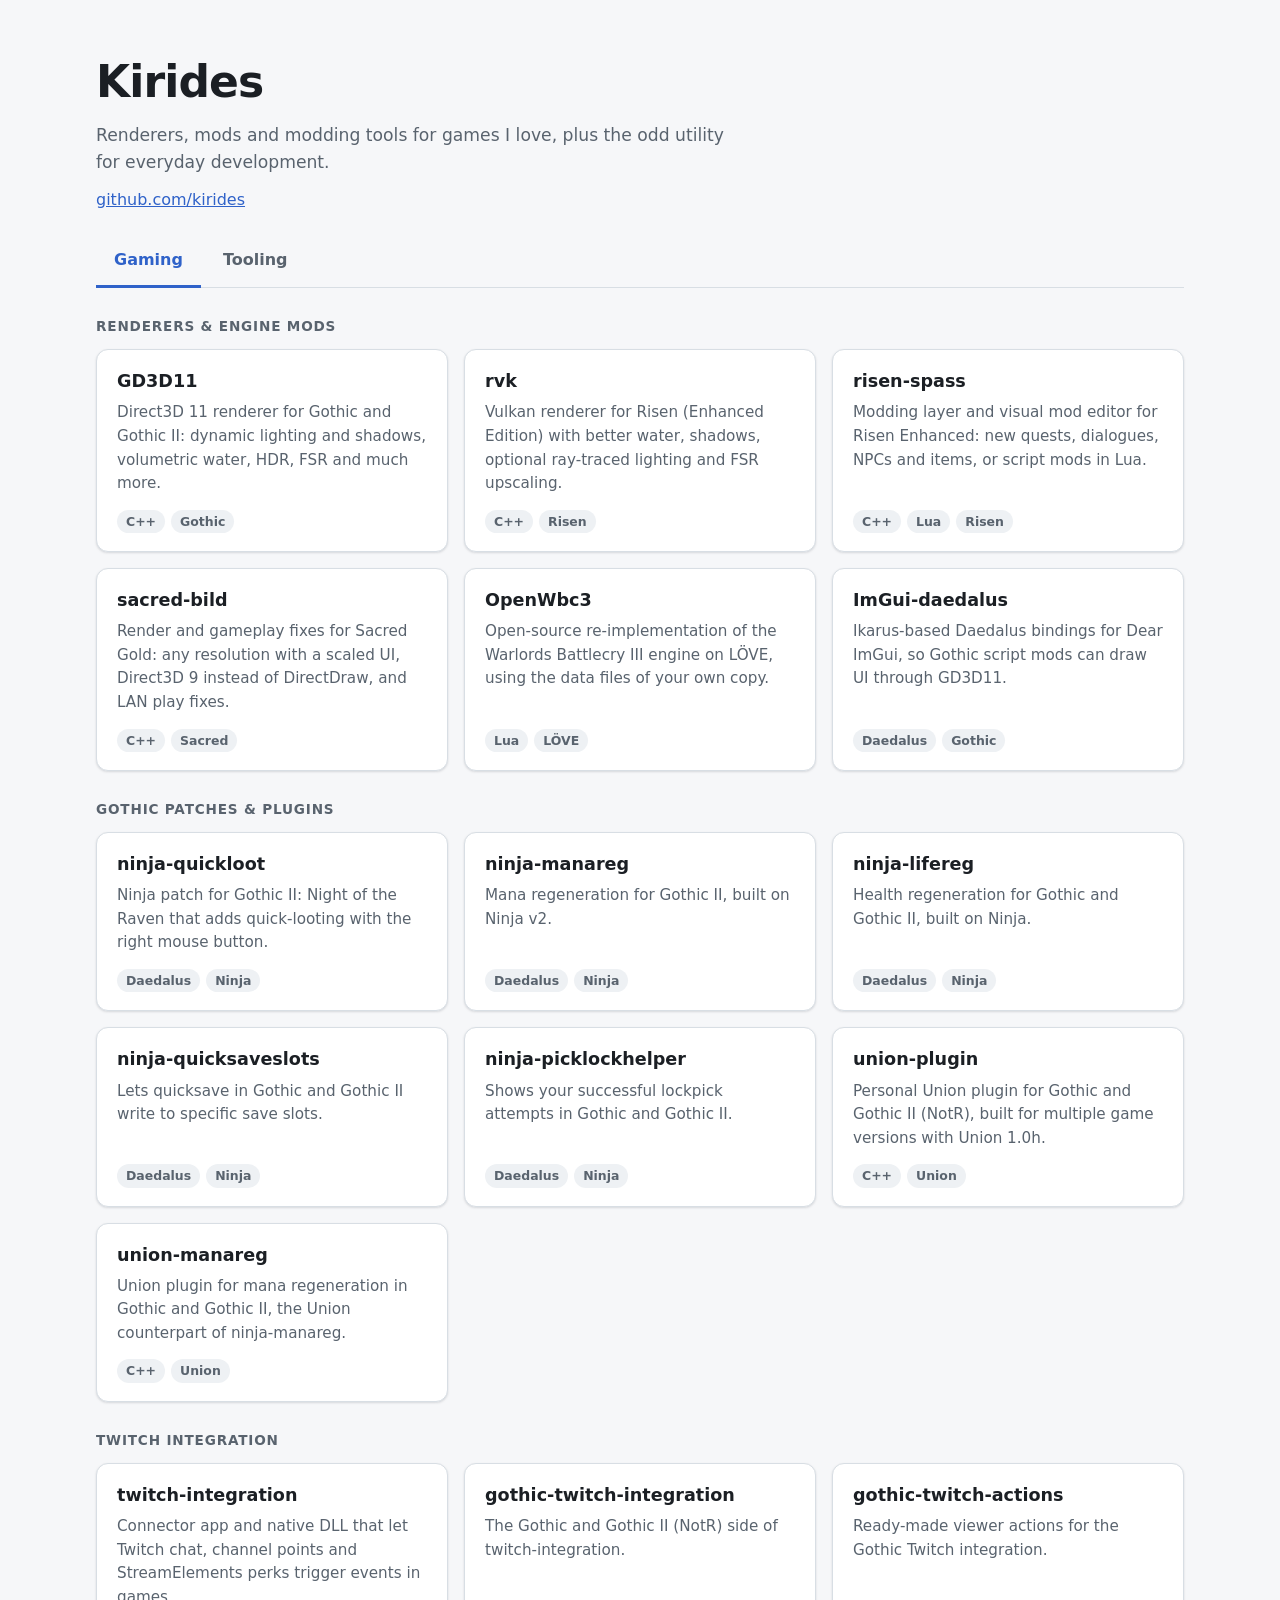
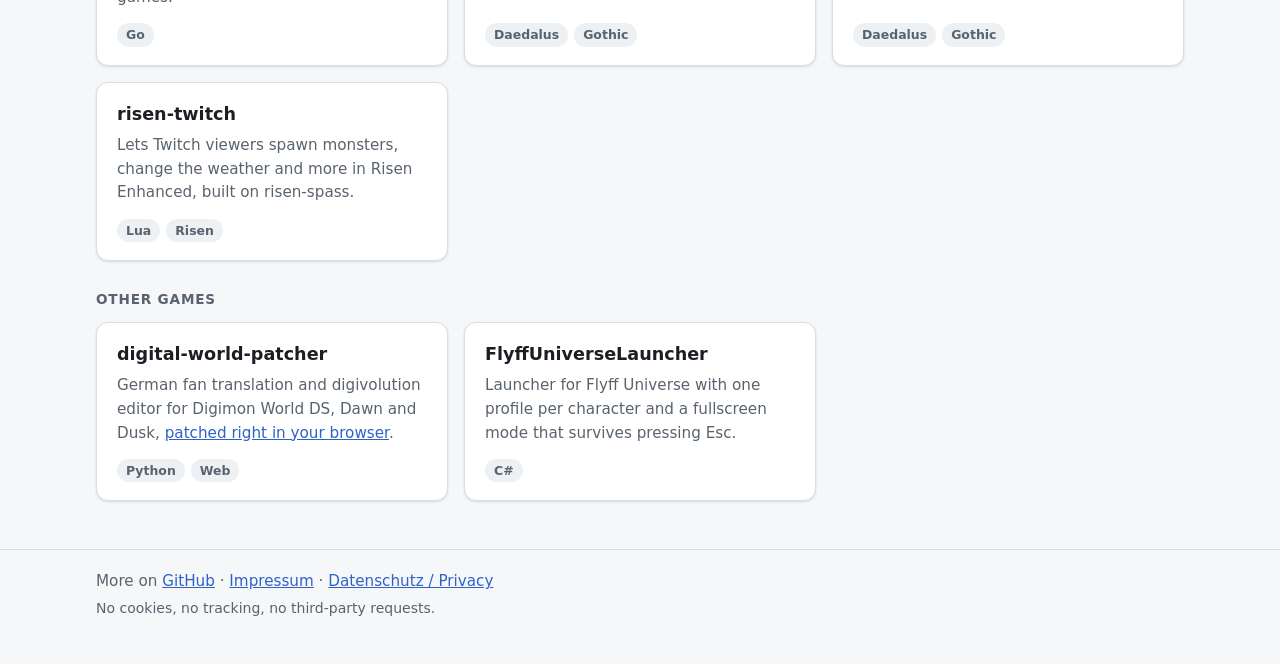
==== site/index.html @ 05fea44c "Add project overview page with tag-only Pages deploy Co-Authored-By: Claude Opus 5.5 <noreply@anthro" ====
<!doctype html>
<html lang="en">
<head>
  <meta charset="utf-8">
  <meta name="viewport" content="width=device-width, initial-scale=1">
  <title>Kirides · Projects</title>
  <meta name="description" content="Open-source projects by Kirides: renderers and mods for Gothic, Risen and Sacred, plus tooling for game modding and everyday development.">
  <meta name="color-scheme" content="light dark">
  <link rel="stylesheet" href="style.css">
  <link rel="icon" href="data:image/svg+xml,%3Csvg xmlns='http://www.w3.org/2000/svg' viewBox='0 0 32 32'%3E%3Crect width='32' height='32' rx='7' fill='%233b6fd8'/%3E%3Ctext x='16' y='22' font-family='system-ui,sans-serif' font-size='17' font-weight='700' fill='white' text-anchor='middle'%3EK%3C/text%3E%3C/svg%3E">
</head>
<body>
  <a class="skip-link" href="#main">Skip to projects</a>

  <header class="site-header">
    <div class="wrap">
      <h1>Kirides</h1>
      <p class="tagline">Renderers, mods and modding tools for games I love, plus the odd utility for everyday development.</p>
      <p class="links">
        <a href="https://github.com/kirides">github.com/kirides</a>
      </p>
    </div>
  </header>

  <main id="main" class="wrap">
    <div class="tabs" role="tablist" aria-label="Project categories" hidden>
      <button class="tab" role="tab" id="tab-gaming" aria-controls="gaming" aria-selected="true">Gaming</button>
      <button class="tab" role="tab" id="tab-tooling" aria-controls="tooling" aria-selected="false" tabindex="-1">Tooling</button>
    </div>

    <!-- ================= GAMING ================= -->
    <section class="panel" id="gaming" role="tabpanel" aria-labelledby="tab-gaming" tabindex="0">
      <h2 class="panel-title">Gaming</h2>

      <h3 class="group">Renderers &amp; engine mods</h3>
      <ul class="cards">
        <li class="card">
          <h4><a href="https://github.com/kirides/GD3D11">GD3D11</a></h4>
          <p>Direct3D 11 renderer for Gothic and Gothic II: dynamic lighting and shadows, volumetric water, HDR, FSR and much more.</p>
          <ul class="tags"><li>C++</li><li>Gothic</li></ul>
        </li>
        <li class="card">
          <h4><a href="https://github.com/kirides/rvk">rvk</a></h4>
          <p>Vulkan renderer for Risen (Enhanced Edition) with better water, shadows, optional ray-traced lighting and FSR upscaling.</p>
          <ul class="tags"><li>C++</li><li>Risen</li></ul>
        </li>
        <li class="card">
          <h4><a href="https://github.com/kirides/risen-spass">risen-spass</a></h4>
          <p>Modding layer and visual mod editor for Risen Enhanced: new quests, dialogues, NPCs and items, or script mods in Lua.</p>
          <ul class="tags"><li>C++</li><li>Lua</li><li>Risen</li></ul>
        </li>
        <li class="card">
          <h4><a href="https://github.com/kirides/sacred-bild">sacred-bild</a></h4>
          <p>Render and gameplay fixes for Sacred Gold: any resolution with a scaled UI, Direct3D 9 instead of DirectDraw, and LAN play fixes.</p>
          <ul class="tags"><li>C++</li><li>Sacred</li></ul>
        </li>
        <li class="card">
          <h4><a href="https://github.com/kirides/OpenWbc3">OpenWbc3</a></h4>
          <p>Open-source re-implementation of the Warlords Battlecry III engine on LÖVE, using the data files of your own copy.</p>
          <ul class="tags"><li>Lua</li><li>LÖVE</li></ul>
        </li>
        <li class="card">
          <h4><a href="https://github.com/kirides/ImGui-daedalus">ImGui-daedalus</a></h4>
          <p>Ikarus-based Daedalus bindings for Dear ImGui, so Gothic script mods can draw UI through GD3D11.</p>
          <ul class="tags"><li>Daedalus</li><li>Gothic</li></ul>
        </li>
      </ul>

      <h3 class="group">Gothic patches &amp; plugins</h3>
      <ul class="cards">
        <li class="card">
          <h4><a href="https://github.com/kirides/ninja-quickloot">ninja-quickloot</a></h4>
          <p>Ninja patch for Gothic II: Night of the Raven that adds quick-looting with the right mouse button.</p>
          <ul class="tags"><li>Daedalus</li><li>Ninja</li></ul>
        </li>
        <li class="card">
          <h4><a href="https://github.com/kirides/ninja-manareg">ninja-manareg</a></h4>
          <p>Mana regeneration for Gothic II, built on Ninja v2.</p>
          <ul class="tags"><li>Daedalus</li><li>Ninja</li></ul>
        </li>
        <li class="card">
          <h4><a href="https://github.com/kirides/ninja-lifereg">ninja-lifereg</a></h4>
          <p>Health regeneration for Gothic and Gothic II, built on Ninja.</p>
          <ul class="tags"><li>Daedalus</li><li>Ninja</li></ul>
        </li>
        <li class="card">
          <h4><a href="https://github.com/kirides/ninja-quicksaveslots">ninja-quicksaveslots</a></h4>
          <p>Lets quicksave in Gothic and Gothic II write to specific save slots.</p>
          <ul class="tags"><li>Daedalus</li><li>Ninja</li></ul>
        </li>
        <li class="card">
          <h4><a href="https://github.com/kirides/ninja-picklockhelper">ninja-picklockhelper</a></h4>
          <p>Shows your successful lockpick attempts in Gothic and Gothic II.</p>
          <ul class="tags"><li>Daedalus</li><li>Ninja</li></ul>
        </li>
        <li class="card">
          <h4><a href="https://github.com/kirides/union-plugin">union-plugin</a></h4>
          <p>Personal Union plugin for Gothic and Gothic II (NotR), built for multiple game versions with Union 1.0h.</p>
          <ul class="tags"><li>C++</li><li>Union</li></ul>
        </li>
        <li class="card">
          <h4><a href="https://github.com/kirides/union-manareg">union-manareg</a></h4>
          <p>Union plugin for mana regeneration in Gothic and Gothic II, the Union counterpart of ninja-manareg.</p>
          <ul class="tags"><li>C++</li><li>Union</li></ul>
        </li>
      </ul>

      <h3 class="group">Twitch integration</h3>
      <ul class="cards">
        <li class="card">
          <h4><a href="https://github.com/kirides/twitch-integration">twitch-integration</a></h4>
          <p>Connector app and native DLL that let Twitch chat, channel points and StreamElements perks trigger events in games.</p>
          <ul class="tags"><li>Go</li></ul>
        </li>
        <li class="card">
          <h4><a href="https://github.com/kirides/gothic-twitch-integration">gothic-twitch-integration</a></h4>
          <p>The Gothic and Gothic II (NotR) side of twitch-integration.</p>
          <ul class="tags"><li>Daedalus</li><li>Gothic</li></ul>
        </li>
        <li class="card">
          <h4><a href="https://github.com/kirides/gothic-twitch-actions">gothic-twitch-actions</a></h4>
          <p>Ready-made viewer actions for the Gothic Twitch integration.</p>
          <ul class="tags"><li>Daedalus</li><li>Gothic</li></ul>
        </li>
        <li class="card">
          <h4><a href="https://github.com/kirides/risen-twitch">risen-twitch</a></h4>
          <p>Lets Twitch viewers spawn monsters, change the weather and more in Risen Enhanced, built on risen-spass.</p>
          <ul class="tags"><li>Lua</li><li>Risen</li></ul>
        </li>
      </ul>

      <h3 class="group">Other games</h3>
      <ul class="cards">
        <li class="card">
          <h4><a href="https://github.com/kirides/digital-world-patcher">digital-world-patcher</a></h4>
          <p>German fan translation and digivolution editor for Digimon World DS, Dawn and Dusk, <a class="inline" href="https://kirides.github.io/digital-world-patcher/">patched right in your browser</a>.</p>
          <ul class="tags"><li>Python</li><li>Web</li></ul>
        </li>
        <li class="card">
          <h4><a href="https://github.com/kirides/FlyffUniverseLauncher">FlyffUniverseLauncher</a></h4>
          <p>Launcher for Flyff Universe with one profile per character and a fullscreen mode that survives pressing Esc.</p>
          <ul class="tags"><li>C#</li></ul>
        </li>
      </ul>
    </section>

    <!-- ================= TOOLING ================= -->
    <section class="panel" id="tooling" role="tabpanel" aria-labelledby="tab-tooling" tabindex="0">
      <h2 class="panel-title">Tooling</h2>

      <h3 class="group">Gothic &amp; Daedalus modding tools</h3>
      <ul class="cards">
        <li class="card">
          <h4><a href="https://github.com/kirides/DaedalusLanguageServer">DaedalusLanguageServer</a></h4>
          <p>Language server for Daedalus, the scripting language of Gothic: completion, go-to-definition, diagnostics and more.</p>
          <ul class="tags"><li>Go</li><li>LSP</li></ul>
        </li>
        <li class="card">
          <h4><a href="https://github.com/kirides/vscode-daedalus">vscode-daedalus</a></h4>
          <p>Visual Studio Code extension for Daedalus, powered by DaedalusLanguageServer.</p>
          <ul class="tags"><li>TypeScript</li><li>VS Code</li></ul>
        </li>
        <li class="card">
          <h4><a href="https://github.com/kirides/vdfsbuilder">vdfsbuilder</a></h4>
          <p>Go package, CLI and GitHub Action to pack VDF/MOD volumes for Gothic from a .vm file.</p>
          <ul class="tags"><li>Go</li><li>GitHub Action</li></ul>
        </li>
        <li class="card">
          <h4><a href="https://github.com/kirides/libgothic-go">libgothic-go</a></h4>
          <p>Go utilities for working with the file formats of Gothic and Gothic II.</p>
          <ul class="tags"><li>Go</li></ul>
        </li>
        <li class="card">
          <h4><a href="https://github.com/kirides/stampfer">stampfer</a></h4>
          <p>Reworked version of Sumpfkrautjunkie's “Stampfer”, a development environment for Daedalus and more.</p>
          <ul class="tags"><li>C#</li></ul>
        </li>
        <li class="card">
          <h4><a href="https://github.com/kirides/daedalus2bbcode">daedalus2bbcode</a></h4>
          <p>Small web page that highlights Daedalus code and copies it as BBCode for forum posts.</p>
          <ul class="tags"><li>HTML</li></ul>
        </li>
      </ul>

      <h3 class="group">Libraries &amp; utilities</h3>
      <ul class="cards">
        <li class="card">
          <h4><a href="https://github.com/kirides/go-d3d">go-d3d</a></h4>
          <p>Go bindings for parts of D3D11 and DXGI, for example fast screen capture via IDXGIOutputDuplication.</p>
          <ul class="tags"><li>Go</li><li>Windows</li></ul>
        </li>
        <li class="card">
          <h4><a href="https://github.com/kirides/go-dbf">go-dbf</a></h4>
          <p>DBF reader for Go with support for Visual FoxPro tables, ported from my C# version.</p>
          <ul class="tags"><li>Go</li></ul>
        </li>
        <li class="card">
          <h4><a href="https://github.com/kirides/GoFish-Core">GoFish-Core</a></h4>
          <p>.NET Core take on GoFish, the Visual FoxPro code search tool, aimed at faster searching.</p>
          <ul class="tags"><li>C#</li></ul>
        </li>
        <li class="card">
          <h4><a href="https://github.com/kirides/csharp-SimpleLibraries">csharp-SimpleLibraries</a></h4>
          <p>Collection of small, single-file C# libraries.</p>
          <ul class="tags"><li>C#</li></ul>
        </li>
        <li class="card">
          <h4><a href="https://github.com/kirides/najlot-Archive">najlot-Archive</a></h4>
          <p>Simple application for storing files and folders for later use.</p>
        </li>
      </ul>
    </section>
  </main>

  <footer class="site-footer">
    <div class="wrap">
      <p>More on <a href="https://github.com/kirides?tab=repositories">GitHub</a> · <a href="legal.html#impressum">Impressum</a> · <a href="legal.html#datenschutz">Datenschutz / Privacy</a></p>
      <p class="meta">No cookies, no tracking, no third-party requests.</p>
    </div>
  </footer>

  <script src="main.js"></script>
</body>
</html>
---- site/style.css ----
:root {
  --bg: #f6f7f9;
  --surface: #ffffff;
  --text: #1b1f24;
  --muted: #59636e;
  --border: #d8dee4;
  --accent: #2f62c9;
  --accent-soft: #e7eefc;
  --tag-bg: #eef1f4;
  --shadow: 0 1px 2px rgb(16 24 40 / 6%), 0 1px 3px rgb(16 24 40 / 8%);
  --shadow-hover: 0 6px 18px rgb(16 24 40 / 12%);
  --radius: 12px;
  color-scheme: light;
}

@media (prefers-color-scheme: dark) {
  :root {
    --bg: #0f1216;
    --surface: #171b21;
    --text: #e6e9ed;
    --muted: #9aa4af;
    --border: #2a313a;
    --accent: #7ea6ff;
    --accent-soft: #1c2740;
    --tag-bg: #222832;
    --shadow: 0 1px 2px rgb(0 0 0 / 40%);
    --shadow-hover: 0 6px 18px rgb(0 0 0 / 50%);
    color-scheme: dark;
  }
}

*, *::before, *::after { box-sizing: border-box; }

html { -webkit-text-size-adjust: 100%; }

body {
  margin: 0;
  background: var(--bg);
  color: var(--text);
  font: 16px/1.55 system-ui, -apple-system, "Segoe UI", Roboto, "Helvetica Neue", Arial, sans-serif;
}

a { color: var(--accent); }

.wrap {
  max-width: 1120px;
  margin: 0 auto;
  padding: 0 16px;
}

.skip-link {
  position: absolute;
  left: 16px;
  top: -48px;
  padding: 8px 12px;
  background: var(--surface);
  border: 2px solid var(--accent);
  border-radius: 8px;
  z-index: 10;
}
.skip-link:focus { top: 12px; }

:focus-visible {
  outline: 3px solid var(--accent);
  outline-offset: 2px;
}

/* Header */
.site-header {
  padding: 48px 0 24px;
}
.site-header h1 {
  margin: 0 0 6px;
  font-size: clamp(2rem, 5vw, 2.75rem);
  letter-spacing: -0.02em;
}
.tagline {
  margin: 0;
  max-width: 60ch;
  color: var(--muted);
  font-size: 1.075rem;
}
.links { margin: 12px 0 0; }

/* Tabs */
.tabs {
  display: flex;
  gap: 4px;
  border-bottom: 1px solid var(--border);
  margin-bottom: 8px;
  position: sticky;
  top: 0;
  background: var(--bg);
  z-index: 2;
}
.tabs[hidden] { display: none; }

.tab {
  appearance: none;
  border: 0;
  background: none;
  color: var(--muted);
  font: inherit;
  font-weight: 600;
  padding: 12px 18px;
  border-bottom: 3px solid transparent;
  margin-bottom: -1px;
  cursor: pointer;
  border-radius: 8px 8px 0 0;
}
.tab:hover { color: var(--text); background: var(--accent-soft); }
.tab[aria-selected="true"] {
  color: var(--accent);
  border-bottom-color: var(--accent);
}

/* Panels */
.panel { padding-bottom: 24px; }
.panel:focus-visible { outline-offset: 6px; border-radius: 4px; }
.panel[hidden] { display: none; }

/* With JS the tab already names the panel; keep the heading for screen readers only. */
.js .panel-title {
  position: absolute;
  width: 1px; height: 1px;
  overflow: hidden;
  clip: rect(0 0 0 0);
  white-space: nowrap;
}
.panel-title { font-size: 1.5rem; margin: 24px 0 0; }

.group {
  margin: 28px 0 12px;
  font-size: 0.85rem;
  font-weight: 700;
  letter-spacing: 0.06em;
  text-transform: uppercase;
  color: var(--muted);
}

/* Cards */
.cards {
  list-style: none;
  margin: 0;
  padding: 0;
  display: grid;
  grid-template-columns: repeat(auto-fill, minmax(min(100%, 300px), 1fr));
  gap: 16px;
}

.card {
  position: relative;
  display: flex;
  flex-direction: column;
  padding: 18px 20px;
  background: var(--surface);
  border: 1px solid var(--border);
  border-radius: var(--radius);
  box-shadow: var(--shadow);
  transition: transform 0.15s ease, box-shadow 0.15s ease, border-color 0.15s ease;
}
.card:hover,
.card:focus-within {
  transform: translateY(-2px);
  box-shadow: var(--shadow-hover);
  border-color: var(--accent);
}

.card h4 {
  margin: 0 0 6px;
  font-size: 1.1rem;
  overflow-wrap: anywhere;
}
.card h4 a {
  color: var(--text);
  text-decoration: none;
}
/* Make the whole card clickable via the title link. */
.card h4 a::after {
  content: "";
  position: absolute;
  inset: 0;
  border-radius: var(--radius);
}
.card h4 a:focus-visible { outline: none; }
.card h4 a:focus-visible::after {
  outline: 3px solid var(--accent);
  outline-offset: 2px;
}
.card:hover h4 a { color: var(--accent); }

.card p {
  margin: 0 0 14px;
  color: var(--muted);
  font-size: 0.95rem;
  flex: 1;
}
/* Links inside the text sit above the card-wide link. */
.card p a.inline { position: relative; z-index: 1; }

.tags {
  list-style: none;
  margin: 0;
  padding: 0;
  display: flex;
  flex-wrap: wrap;
  gap: 6px;
}
.tags li {
  font-size: 0.78rem;
  font-weight: 600;
  padding: 2px 9px;
  border-radius: 999px;
  background: var(--tag-bg);
  color: var(--muted);
}

/* Footer */
.site-footer {
  border-top: 1px solid var(--border);
  margin-top: 24px;
  padding: 20px 0 40px;
  color: var(--muted);
  font-size: 0.95rem;
}

@media (max-width: 480px) {
  .site-header { padding-top: 32px; }
  .tab { flex: 1; padding: 12px 8px; }
}

@media (prefers-reduced-motion: reduce) {
  .card { transition: none; }
  .card:hover, .card:focus-within { transform: none; }
}

/* Legal page */
.prose { max-width: 72ch; padding-bottom: 24px; }
.prose h2 { margin: 32px 0 8px; font-size: 1.4rem; }
.prose h3 { margin: 20px 0 4px; font-size: 1.05rem; }
.prose p { margin: 0 0 12px; }
.meta { color: var(--muted); font-size: 0.875rem; }
.site-footer p { margin: 0 0 4px; }
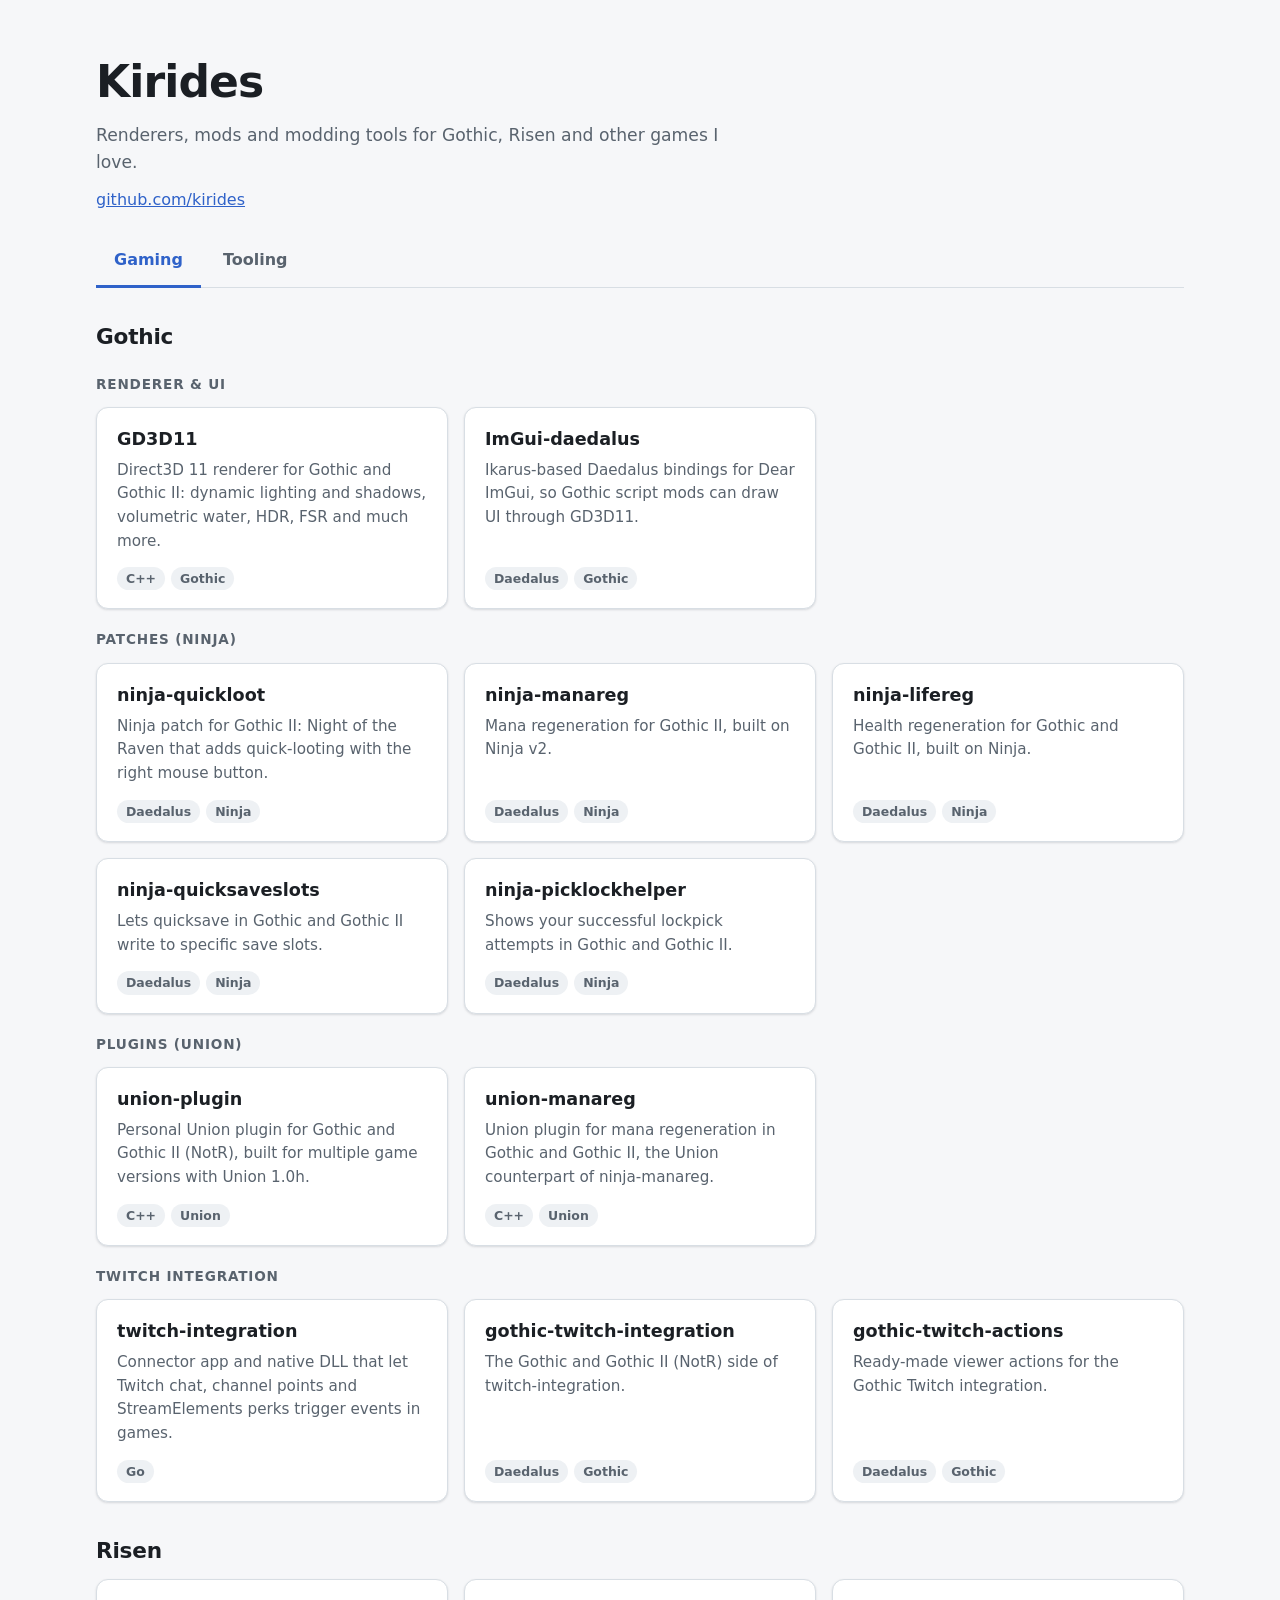
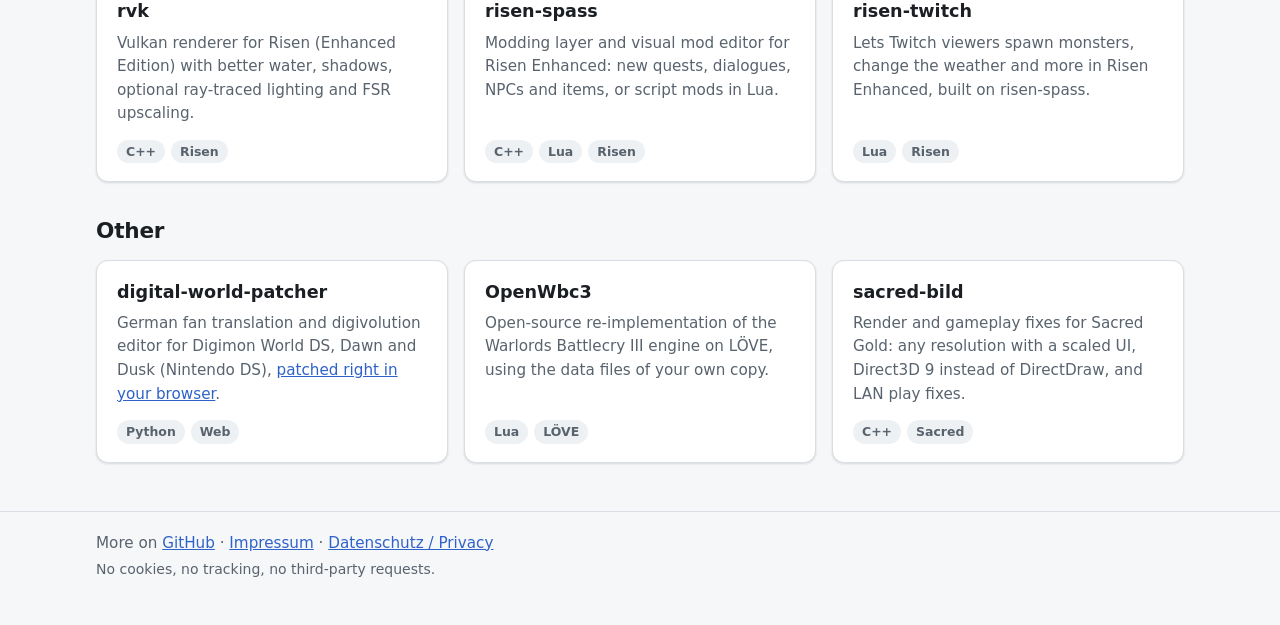
==== commit 65d26c3a: "Group Gaming tab by game and drop FlyffUniverseLauncher Co-Authored-By: Claude Opus 5.5 <noreply@ant" ====
--- a/site/index.html
+++ b/site/index.html
@@ -4,7 +4,7 @@
   <meta charset="utf-8">
   <meta name="viewport" content="width=device-width, initial-scale=1">
   <title>Kirides · Projects</title>
-  <meta name="description" content="Open-source projects by Kirides: renderers and mods for Gothic, Risen and Sacred, plus tooling for game modding and everyday development.">
+  <meta name="description" content="Open-source projects by Kirides: renderers and mods for Gothic, Risen and Sacred, plus tooling for Gothic modding.">
   <meta name="color-scheme" content="light dark">
   <link rel="stylesheet" href="style.css">
   <link rel="icon" href="data:image/svg+xml,%3Csvg xmlns='http://www.w3.org/2000/svg' viewBox='0 0 32 32'%3E%3Crect width='32' height='32' rx='7' fill='%233b6fd8'/%3E%3Ctext x='16' y='22' font-family='system-ui,sans-serif' font-size='17' font-weight='700' fill='white' text-anchor='middle'%3EK%3C/text%3E%3C/svg%3E">
@@ -15,7 +15,7 @@
   <header class="site-header">
     <div class="wrap">
       <h1>Kirides</h1>
-      <p class="tagline">Renderers, mods and modding tools for games I love, plus the odd utility for everyday development.</p>
+      <p class="tagline">Renderers, mods and modding tools for Gothic, Risen and other games I love.</p>
       <p class="links">
         <a href="https://github.com/kirides">github.com/kirides</a>
       </p>
@@ -32,114 +32,115 @@
     <section class="panel" id="gaming" role="tabpanel" aria-labelledby="tab-gaming" tabindex="0">
       <h2 class="panel-title">Gaming</h2>
 
-      <h3 class="group">Renderers &amp; engine mods</h3>
+      <h3 class="game" id="gothic">Gothic</h3>
+      <h4 class="group">Renderer &amp; UI</h4>
       <ul class="cards">
         <li class="card">
-          <h4><a href="https://github.com/kirides/GD3D11">GD3D11</a></h4>
+          <h5><a href="https://github.com/kirides/GD3D11">GD3D11</a></h5>
           <p>Direct3D 11 renderer for Gothic and Gothic II: dynamic lighting and shadows, volumetric water, HDR, FSR and much more.</p>
           <ul class="tags"><li>C++</li><li>Gothic</li></ul>
         </li>
         <li class="card">
-          <h4><a href="https://github.com/kirides/rvk">rvk</a></h4>
+          <h5><a href="https://github.com/kirides/ImGui-daedalus">ImGui-daedalus</a></h5>
+          <p>Ikarus-based Daedalus bindings for Dear ImGui, so Gothic script mods can draw UI through GD3D11.</p>
+          <ul class="tags"><li>Daedalus</li><li>Gothic</li></ul>
+        </li>
+      </ul>
+      <h4 class="group">Patches (Ninja)</h4>
+      <ul class="cards">
+        <li class="card">
+          <h5><a href="https://github.com/kirides/ninja-quickloot">ninja-quickloot</a></h5>
+          <p>Ninja patch for Gothic II: Night of the Raven that adds quick-looting with the right mouse button.</p>
+          <ul class="tags"><li>Daedalus</li><li>Ninja</li></ul>
+        </li>
+        <li class="card">
+          <h5><a href="https://github.com/kirides/ninja-manareg">ninja-manareg</a></h5>
+          <p>Mana regeneration for Gothic II, built on Ninja v2.</p>
+          <ul class="tags"><li>Daedalus</li><li>Ninja</li></ul>
+        </li>
+        <li class="card">
+          <h5><a href="https://github.com/kirides/ninja-lifereg">ninja-lifereg</a></h5>
+          <p>Health regeneration for Gothic and Gothic II, built on Ninja.</p>
+          <ul class="tags"><li>Daedalus</li><li>Ninja</li></ul>
+        </li>
+        <li class="card">
+          <h5><a href="https://github.com/kirides/ninja-quicksaveslots">ninja-quicksaveslots</a></h5>
+          <p>Lets quicksave in Gothic and Gothic II write to specific save slots.</p>
+          <ul class="tags"><li>Daedalus</li><li>Ninja</li></ul>
+        </li>
+        <li class="card">
+          <h5><a href="https://github.com/kirides/ninja-picklockhelper">ninja-picklockhelper</a></h5>
+          <p>Shows your successful lockpick attempts in Gothic and Gothic II.</p>
+          <ul class="tags"><li>Daedalus</li><li>Ninja</li></ul>
+        </li>
+      </ul>
+      <h4 class="group">Plugins (Union)</h4>
+      <ul class="cards">
+        <li class="card">
+          <h5><a href="https://github.com/kirides/union-plugin">union-plugin</a></h5>
+          <p>Personal Union plugin for Gothic and Gothic II (NotR), built for multiple game versions with Union 1.0h.</p>
+          <ul class="tags"><li>C++</li><li>Union</li></ul>
+        </li>
+        <li class="card">
+          <h5><a href="https://github.com/kirides/union-manareg">union-manareg</a></h5>
+          <p>Union plugin for mana regeneration in Gothic and Gothic II, the Union counterpart of ninja-manareg.</p>
+          <ul class="tags"><li>C++</li><li>Union</li></ul>
+        </li>
+      </ul>
+      <h4 class="group">Twitch integration</h4>
+      <ul class="cards">
+        <li class="card">
+          <h5><a href="https://github.com/kirides/twitch-integration">twitch-integration</a></h5>
+          <p>Connector app and native DLL that let Twitch chat, channel points and StreamElements perks trigger events in games.</p>
+          <ul class="tags"><li>Go</li></ul>
+        </li>
+        <li class="card">
+          <h5><a href="https://github.com/kirides/gothic-twitch-integration">gothic-twitch-integration</a></h5>
+          <p>The Gothic and Gothic II (NotR) side of twitch-integration.</p>
+          <ul class="tags"><li>Daedalus</li><li>Gothic</li></ul>
+        </li>
+        <li class="card">
+          <h5><a href="https://github.com/kirides/gothic-twitch-actions">gothic-twitch-actions</a></h5>
+          <p>Ready-made viewer actions for the Gothic Twitch integration.</p>
+          <ul class="tags"><li>Daedalus</li><li>Gothic</li></ul>
+        </li>
+      </ul>
+
+      <h3 class="game" id="risen">Risen</h3>
+      <ul class="cards">
+        <li class="card">
+          <h5><a href="https://github.com/kirides/rvk">rvk</a></h5>
           <p>Vulkan renderer for Risen (Enhanced Edition) with better water, shadows, optional ray-traced lighting and FSR upscaling.</p>
           <ul class="tags"><li>C++</li><li>Risen</li></ul>
         </li>
         <li class="card">
-          <h4><a href="https://github.com/kirides/risen-spass">risen-spass</a></h4>
+          <h5><a href="https://github.com/kirides/risen-spass">risen-spass</a></h5>
           <p>Modding layer and visual mod editor for Risen Enhanced: new quests, dialogues, NPCs and items, or script mods in Lua.</p>
           <ul class="tags"><li>C++</li><li>Lua</li><li>Risen</li></ul>
         </li>
         <li class="card">
-          <h4><a href="https://github.com/kirides/sacred-bild">sacred-bild</a></h4>
-          <p>Render and gameplay fixes for Sacred Gold: any resolution with a scaled UI, Direct3D 9 instead of DirectDraw, and LAN play fixes.</p>
-          <ul class="tags"><li>C++</li><li>Sacred</li></ul>
-        </li>
-        <li class="card">
-          <h4><a href="https://github.com/kirides/OpenWbc3">OpenWbc3</a></h4>
-          <p>Open-source re-implementation of the Warlords Battlecry III engine on LÖVE, using the data files of your own copy.</p>
-          <ul class="tags"><li>Lua</li><li>LÖVE</li></ul>
-        </li>
-        <li class="card">
-          <h4><a href="https://github.com/kirides/ImGui-daedalus">ImGui-daedalus</a></h4>
-          <p>Ikarus-based Daedalus bindings for Dear ImGui, so Gothic script mods can draw UI through GD3D11.</p>
-          <ul class="tags"><li>Daedalus</li><li>Gothic</li></ul>
-        </li>
-      </ul>
-
-      <h3 class="group">Gothic patches &amp; plugins</h3>
-      <ul class="cards">
-        <li class="card">
-          <h4><a href="https://github.com/kirides/ninja-quickloot">ninja-quickloot</a></h4>
-          <p>Ninja patch for Gothic II: Night of the Raven that adds quick-looting with the right mouse button.</p>
-          <ul class="tags"><li>Daedalus</li><li>Ninja</li></ul>
-        </li>
-        <li class="card">
-          <h4><a href="https://github.com/kirides/ninja-manareg">ninja-manareg</a></h4>
-          <p>Mana regeneration for Gothic II, built on Ninja v2.</p>
-          <ul class="tags"><li>Daedalus</li><li>Ninja</li></ul>
-        </li>
-        <li class="card">
-          <h4><a href="https://github.com/kirides/ninja-lifereg">ninja-lifereg</a></h4>
-          <p>Health regeneration for Gothic and Gothic II, built on Ninja.</p>
-          <ul class="tags"><li>Daedalus</li><li>Ninja</li></ul>
-        </li>
-        <li class="card">
-          <h4><a href="https://github.com/kirides/ninja-quicksaveslots">ninja-quicksaveslots</a></h4>
-          <p>Lets quicksave in Gothic and Gothic II write to specific save slots.</p>
-          <ul class="tags"><li>Daedalus</li><li>Ninja</li></ul>
-        </li>
-        <li class="card">
-          <h4><a href="https://github.com/kirides/ninja-picklockhelper">ninja-picklockhelper</a></h4>
-          <p>Shows your successful lockpick attempts in Gothic and Gothic II.</p>
-          <ul class="tags"><li>Daedalus</li><li>Ninja</li></ul>
-        </li>
-        <li class="card">
-          <h4><a href="https://github.com/kirides/union-plugin">union-plugin</a></h4>
-          <p>Personal Union plugin for Gothic and Gothic II (NotR), built for multiple game versions with Union 1.0h.</p>
-          <ul class="tags"><li>C++</li><li>Union</li></ul>
-        </li>
-        <li class="card">
-          <h4><a href="https://github.com/kirides/union-manareg">union-manareg</a></h4>
-          <p>Union plugin for mana regeneration in Gothic and Gothic II, the Union counterpart of ninja-manareg.</p>
-          <ul class="tags"><li>C++</li><li>Union</li></ul>
-        </li>
-      </ul>
-
-      <h3 class="group">Twitch integration</h3>
-      <ul class="cards">
-        <li class="card">
-          <h4><a href="https://github.com/kirides/twitch-integration">twitch-integration</a></h4>
-          <p>Connector app and native DLL that let Twitch chat, channel points and StreamElements perks trigger events in games.</p>
-          <ul class="tags"><li>Go</li></ul>
-        </li>
-        <li class="card">
-          <h4><a href="https://github.com/kirides/gothic-twitch-integration">gothic-twitch-integration</a></h4>
-          <p>The Gothic and Gothic II (NotR) side of twitch-integration.</p>
-          <ul class="tags"><li>Daedalus</li><li>Gothic</li></ul>
-        </li>
-        <li class="card">
-          <h4><a href="https://github.com/kirides/gothic-twitch-actions">gothic-twitch-actions</a></h4>
-          <p>Ready-made viewer actions for the Gothic Twitch integration.</p>
-          <ul class="tags"><li>Daedalus</li><li>Gothic</li></ul>
-        </li>
-        <li class="card">
-          <h4><a href="https://github.com/kirides/risen-twitch">risen-twitch</a></h4>
+          <h5><a href="https://github.com/kirides/risen-twitch">risen-twitch</a></h5>
           <p>Lets Twitch viewers spawn monsters, change the weather and more in Risen Enhanced, built on risen-spass.</p>
           <ul class="tags"><li>Lua</li><li>Risen</li></ul>
         </li>
       </ul>
 
-      <h3 class="group">Other games</h3>
+      <h3 class="game" id="other">Other</h3>
       <ul class="cards">
         <li class="card">
-          <h4><a href="https://github.com/kirides/digital-world-patcher">digital-world-patcher</a></h4>
-          <p>German fan translation and digivolution editor for Digimon World DS, Dawn and Dusk, <a class="inline" href="https://kirides.github.io/digital-world-patcher/">patched right in your browser</a>.</p>
+          <h5><a href="https://github.com/kirides/digital-world-patcher">digital-world-patcher</a></h5>
+          <p>German fan translation and digivolution editor for Digimon World DS, Dawn and Dusk (Nintendo DS), <a class="inline" href="https://kirides.github.io/digital-world-patcher/">patched right in your browser</a>.</p>
           <ul class="tags"><li>Python</li><li>Web</li></ul>
         </li>
         <li class="card">
-          <h4><a href="https://github.com/kirides/FlyffUniverseLauncher">FlyffUniverseLauncher</a></h4>
-          <p>Launcher for Flyff Universe with one profile per character and a fullscreen mode that survives pressing Esc.</p>
-          <ul class="tags"><li>C#</li></ul>
+          <h5><a href="https://github.com/kirides/OpenWbc3">OpenWbc3</a></h5>
+          <p>Open-source re-implementation of the Warlords Battlecry III engine on LÖVE, using the data files of your own copy.</p>
+          <ul class="tags"><li>Lua</li><li>LÖVE</li></ul>
+        </li>
+        <li class="card">
+          <h5><a href="https://github.com/kirides/sacred-bild">sacred-bild</a></h5>
+          <p>Render and gameplay fixes for Sacred Gold: any resolution with a scaled UI, Direct3D 9 instead of DirectDraw, and LAN play fixes.</p>
+          <ul class="tags"><li>C++</li><li>Sacred</li></ul>
         </li>
       </ul>
     </section>
@@ -148,65 +149,27 @@
     <section class="panel" id="tooling" role="tabpanel" aria-labelledby="tab-tooling" tabindex="0">
       <h2 class="panel-title">Tooling</h2>
 
-      <h3 class="group">Gothic &amp; Daedalus modding tools</h3>
+      <h4 class="group">Gothic &amp; Daedalus modding tools</h4>
       <ul class="cards">
         <li class="card">
-          <h4><a href="https://github.com/kirides/DaedalusLanguageServer">DaedalusLanguageServer</a></h4>
+          <h5><a href="https://github.com/kirides/DaedalusLanguageServer">DaedalusLanguageServer</a></h5>
           <p>Language server for Daedalus, the scripting language of Gothic: completion, go-to-definition, diagnostics and more.</p>
           <ul class="tags"><li>Go</li><li>LSP</li></ul>
         </li>
         <li class="card">
-          <h4><a href="https://github.com/kirides/vscode-daedalus">vscode-daedalus</a></h4>
+          <h5><a href="https://github.com/kirides/vscode-daedalus">vscode-daedalus</a></h5>
           <p>Visual Studio Code extension for Daedalus, powered by DaedalusLanguageServer.</p>
           <ul class="tags"><li>TypeScript</li><li>VS Code</li></ul>
         </li>
         <li class="card">
-          <h4><a href="https://github.com/kirides/vdfsbuilder">vdfsbuilder</a></h4>
+          <h5><a href="https://github.com/kirides/vdfsbuilder">vdfsbuilder</a></h5>
           <p>Go package, CLI and GitHub Action to pack VDF/MOD volumes for Gothic from a .vm file.</p>
           <ul class="tags"><li>Go</li><li>GitHub Action</li></ul>
         </li>
         <li class="card">
-          <h4><a href="https://github.com/kirides/libgothic-go">libgothic-go</a></h4>
-          <p>Go utilities for working with the file formats of Gothic and Gothic II.</p>
-          <ul class="tags"><li>Go</li></ul>
-        </li>
-        <li class="card">
-          <h4><a href="https://github.com/kirides/stampfer">stampfer</a></h4>
-          <p>Reworked version of Sumpfkrautjunkie's “Stampfer”, a development environment for Daedalus and more.</p>
-          <ul class="tags"><li>C#</li></ul>
-        </li>
-        <li class="card">
-          <h4><a href="https://github.com/kirides/daedalus2bbcode">daedalus2bbcode</a></h4>
+          <h5><a href="https://github.com/kirides/daedalus2bbcode">daedalus2bbcode</a></h5>
           <p>Small web page that highlights Daedalus code and copies it as BBCode for forum posts.</p>
           <ul class="tags"><li>HTML</li></ul>
-        </li>
-      </ul>
-
-      <h3 class="group">Libraries &amp; utilities</h3>
-      <ul class="cards">
-        <li class="card">
-          <h4><a href="https://github.com/kirides/go-d3d">go-d3d</a></h4>
-          <p>Go bindings for parts of D3D11 and DXGI, for example fast screen capture via IDXGIOutputDuplication.</p>
-          <ul class="tags"><li>Go</li><li>Windows</li></ul>
-        </li>
-        <li class="card">
-          <h4><a href="https://github.com/kirides/go-dbf">go-dbf</a></h4>
-          <p>DBF reader for Go with support for Visual FoxPro tables, ported from my C# version.</p>
-          <ul class="tags"><li>Go</li></ul>
-        </li>
-        <li class="card">
-          <h4><a href="https://github.com/kirides/GoFish-Core">GoFish-Core</a></h4>
-          <p>.NET Core take on GoFish, the Visual FoxPro code search tool, aimed at faster searching.</p>
-          <ul class="tags"><li>C#</li></ul>
-        </li>
-        <li class="card">
-          <h4><a href="https://github.com/kirides/csharp-SimpleLibraries">csharp-SimpleLibraries</a></h4>
-          <p>Collection of small, single-file C# libraries.</p>
-          <ul class="tags"><li>C#</li></ul>
-        </li>
-        <li class="card">
-          <h4><a href="https://github.com/kirides/najlot-Archive">najlot-Archive</a></h4>
-          <p>Simple application for storing files and folders for later use.</p>
         </li>
       </ul>
     </section>
--- a/site/style.css
+++ b/site/style.css
@@ -129,8 +129,15 @@
 }
 .panel-title { font-size: 1.5rem; margin: 24px 0 0; }
 
+.game {
+  margin: 32px 0 4px;
+  font-size: 1.35rem;
+  letter-spacing: -0.01em;
+}
+.game + .cards { margin-top: 12px; }
+
 .group {
-  margin: 28px 0 12px;
+  margin: 20px 0 12px;
   font-size: 0.85rem;
   font-weight: 700;
   letter-spacing: 0.06em;
@@ -166,28 +173,28 @@
   border-color: var(--accent);
 }
 
-.card h4 {
+.card h5 {
   margin: 0 0 6px;
   font-size: 1.1rem;
   overflow-wrap: anywhere;
 }
-.card h4 a {
+.card h5 a {
   color: var(--text);
   text-decoration: none;
 }
 /* Make the whole card clickable via the title link. */
-.card h4 a::after {
+.card h5 a::after {
   content: "";
   position: absolute;
   inset: 0;
   border-radius: var(--radius);
 }
-.card h4 a:focus-visible { outline: none; }
-.card h4 a:focus-visible::after {
+.card h5 a:focus-visible { outline: none; }
+.card h5 a:focus-visible::after {
   outline: 3px solid var(--accent);
   outline-offset: 2px;
 }
-.card:hover h4 a { color: var(--accent); }
+.card:hover h5 a { color: var(--accent); }
 
 .card p {
   margin: 0 0 14px;
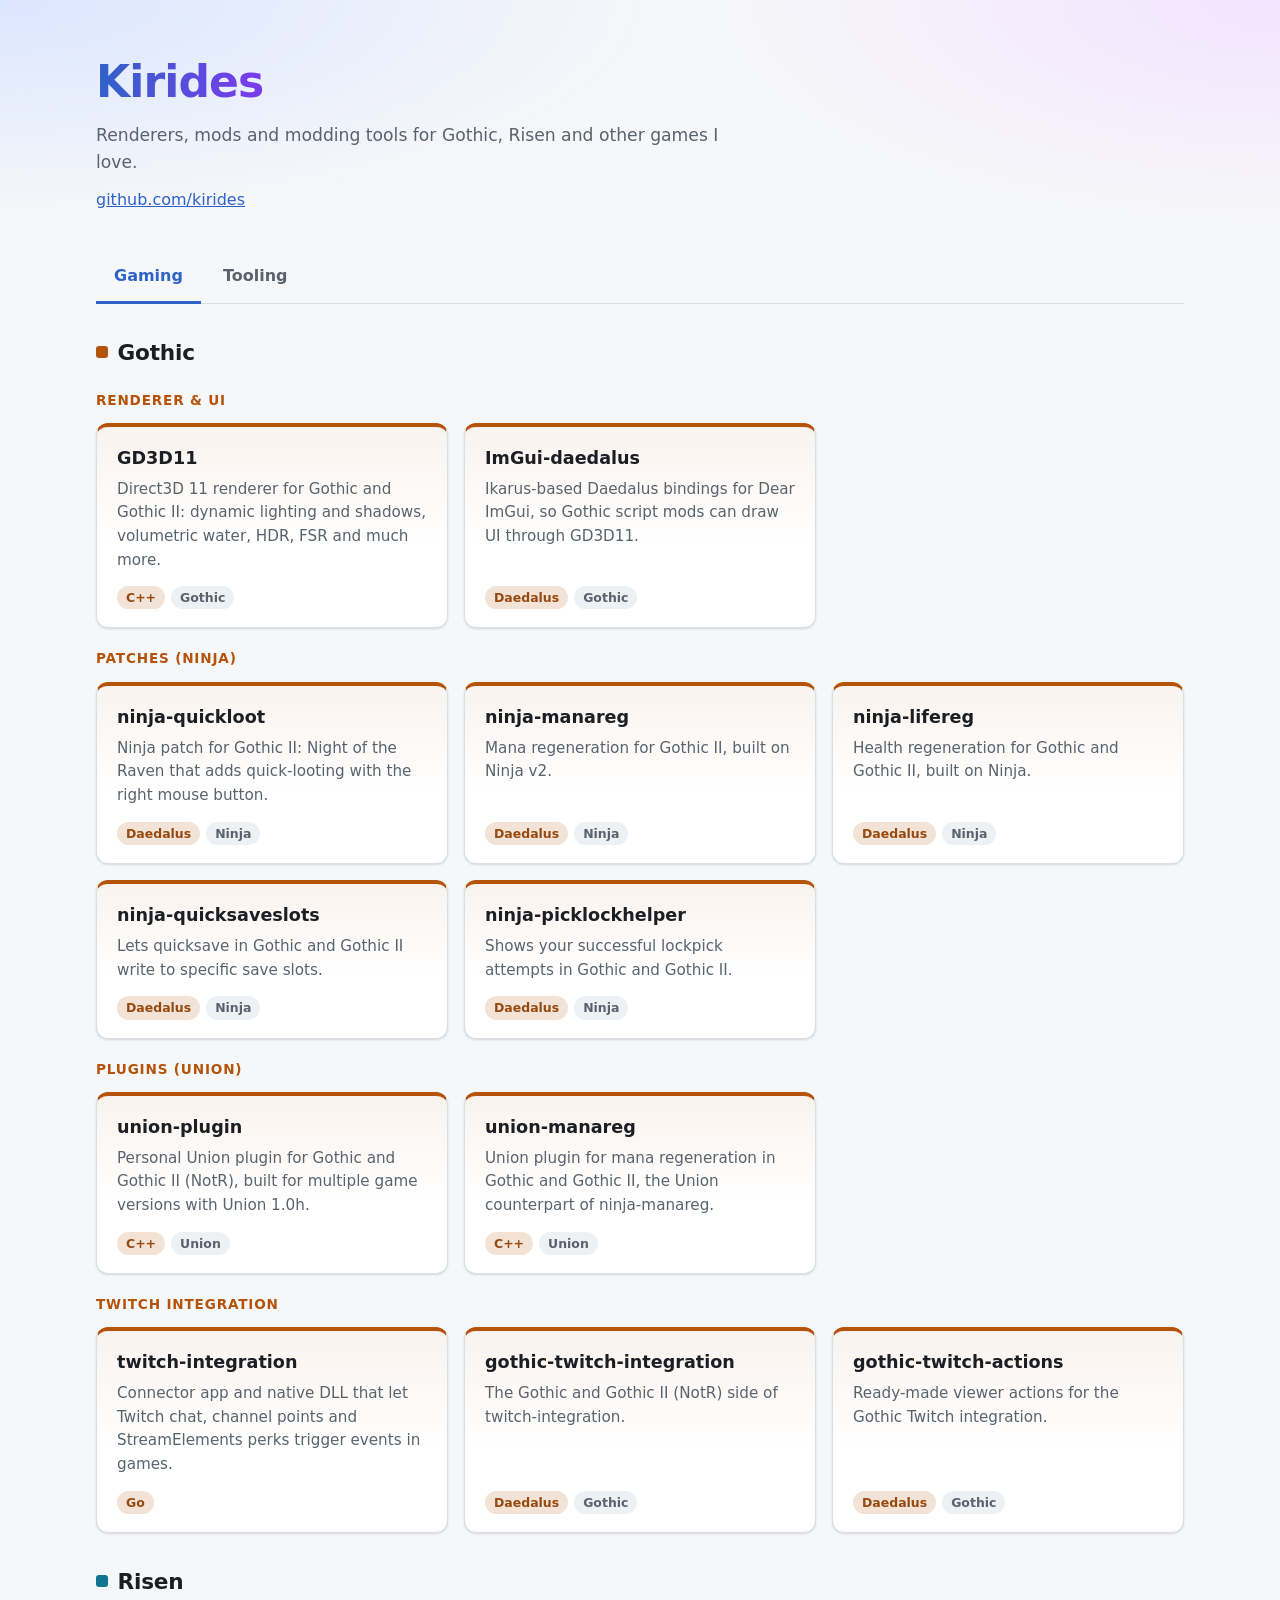
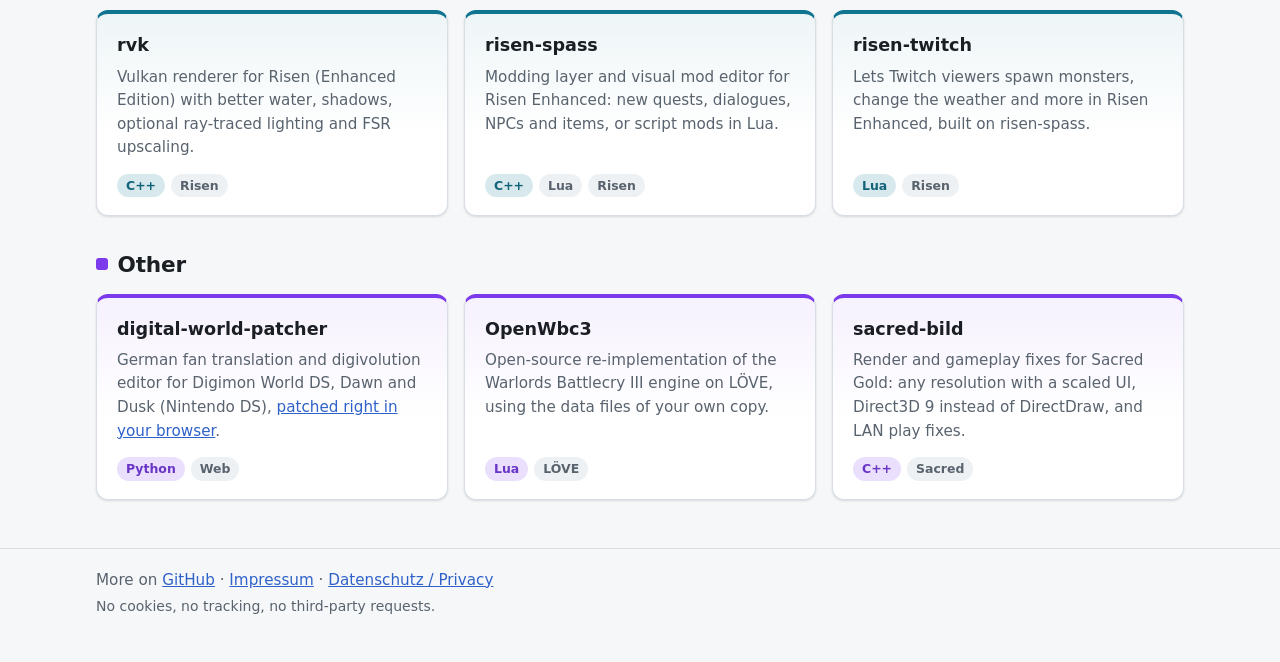
==== commit 5a34ac3b: "Add per-game accent colours and a gradient header Co-Authored-By: Claude Opus 5.5 <noreply@anthropic" ====
--- a/site/index.html
+++ b/site/index.html
@@ -32,9 +32,9 @@
     <section class="panel" id="gaming" role="tabpanel" aria-labelledby="tab-gaming" tabindex="0">
       <h2 class="panel-title">Gaming</h2>
 
-      <h3 class="game" id="gothic">Gothic</h3>
-      <h4 class="group">Renderer &amp; UI</h4>
-      <ul class="cards">
+      <h3 class="game theme-gothic" id="gothic">Gothic</h3>
+      <h4 class="group theme-gothic">Renderer &amp; UI</h4>
+      <ul class="cards theme-gothic">
         <li class="card">
           <h5><a href="https://github.com/kirides/GD3D11">GD3D11</a></h5>
           <p>Direct3D 11 renderer for Gothic and Gothic II: dynamic lighting and shadows, volumetric water, HDR, FSR and much more.</p>
@@ -46,8 +46,8 @@
           <ul class="tags"><li>Daedalus</li><li>Gothic</li></ul>
         </li>
       </ul>
-      <h4 class="group">Patches (Ninja)</h4>
-      <ul class="cards">
+      <h4 class="group theme-gothic">Patches (Ninja)</h4>
+      <ul class="cards theme-gothic">
         <li class="card">
           <h5><a href="https://github.com/kirides/ninja-quickloot">ninja-quickloot</a></h5>
           <p>Ninja patch for Gothic II: Night of the Raven that adds quick-looting with the right mouse button.</p>
@@ -74,8 +74,8 @@
           <ul class="tags"><li>Daedalus</li><li>Ninja</li></ul>
         </li>
       </ul>
-      <h4 class="group">Plugins (Union)</h4>
-      <ul class="cards">
+      <h4 class="group theme-gothic">Plugins (Union)</h4>
+      <ul class="cards theme-gothic">
         <li class="card">
           <h5><a href="https://github.com/kirides/union-plugin">union-plugin</a></h5>
           <p>Personal Union plugin for Gothic and Gothic II (NotR), built for multiple game versions with Union 1.0h.</p>
@@ -87,8 +87,8 @@
           <ul class="tags"><li>C++</li><li>Union</li></ul>
         </li>
       </ul>
-      <h4 class="group">Twitch integration</h4>
-      <ul class="cards">
+      <h4 class="group theme-gothic">Twitch integration</h4>
+      <ul class="cards theme-gothic">
         <li class="card">
           <h5><a href="https://github.com/kirides/twitch-integration">twitch-integration</a></h5>
           <p>Connector app and native DLL that let Twitch chat, channel points and StreamElements perks trigger events in games.</p>
@@ -106,8 +106,8 @@
         </li>
       </ul>
 
-      <h3 class="game" id="risen">Risen</h3>
-      <ul class="cards">
+      <h3 class="game theme-risen" id="risen">Risen</h3>
+      <ul class="cards theme-risen">
         <li class="card">
           <h5><a href="https://github.com/kirides/rvk">rvk</a></h5>
           <p>Vulkan renderer for Risen (Enhanced Edition) with better water, shadows, optional ray-traced lighting and FSR upscaling.</p>
@@ -125,8 +125,8 @@
         </li>
       </ul>
 
-      <h3 class="game" id="other">Other</h3>
-      <ul class="cards">
+      <h3 class="game theme-other" id="other">Other</h3>
+      <ul class="cards theme-other">
         <li class="card">
           <h5><a href="https://github.com/kirides/digital-world-patcher">digital-world-patcher</a></h5>
           <p>German fan translation and digivolution editor for Digimon World DS, Dawn and Dusk (Nintendo DS), <a class="inline" href="https://kirides.github.io/digital-world-patcher/">patched right in your browser</a>.</p>
@@ -149,8 +149,8 @@
     <section class="panel" id="tooling" role="tabpanel" aria-labelledby="tab-tooling" tabindex="0">
       <h2 class="panel-title">Tooling</h2>
 
-      <h4 class="group">Gothic &amp; Daedalus modding tools</h4>
-      <ul class="cards">
+      <h4 class="group theme-tooling">Gothic &amp; Daedalus modding tools</h4>
+      <ul class="cards theme-tooling">
         <li class="card">
           <h5><a href="https://github.com/kirides/DaedalusLanguageServer">DaedalusLanguageServer</a></h5>
           <p>Language server for Daedalus, the scripting language of Gothic: completion, go-to-definition, diagnostics and more.</p>
--- a/site/style.css
+++ b/site/style.css
@@ -10,6 +10,12 @@
   --shadow: 0 1px 2px rgb(16 24 40 / 6%), 0 1px 3px rgb(16 24 40 / 8%);
   --shadow-hover: 0 6px 18px rgb(16 24 40 / 12%);
   --radius: 12px;
+  --gothic: #b45309;
+  --risen: #0e7490;
+  --other: #7c3aed;
+  --tooling: #15803d;
+  --hero-a: #dbe6ff;
+  --hero-b: #f3e3ff;
   color-scheme: light;
 }
 
@@ -25,6 +31,12 @@
     --tag-bg: #222832;
     --shadow: 0 1px 2px rgb(0 0 0 / 40%);
     --shadow-hover: 0 6px 18px rgb(0 0 0 / 50%);
+    --gothic: #f5a524;
+    --risen: #2dd4bf;
+    --other: #b197fc;
+    --tooling: #4ade80;
+    --hero-a: #16213d;
+    --hero-b: #2a1a3d;
     color-scheme: dark;
   }
 }
@@ -67,10 +79,19 @@
 
 /* Header */
 .site-header {
-  padding: 48px 0 24px;
+  padding: 48px 0 32px;
+  margin-bottom: 8px;
+  background:
+    radial-gradient(60rem 20rem at 0% 0%, var(--hero-a), transparent 70%),
+    radial-gradient(50rem 20rem at 100% 0%, var(--hero-b), transparent 70%);
 }
 .site-header h1 {
   margin: 0 0 6px;
+  background: linear-gradient(90deg, var(--accent), var(--other));
+  -webkit-background-clip: text;
+  background-clip: text;
+  color: transparent;
+  width: fit-content;
   font-size: clamp(2rem, 5vw, 2.75rem);
   letter-spacing: -0.02em;
 }
@@ -135,6 +156,23 @@
   letter-spacing: -0.01em;
 }
 .game + .cards { margin-top: 12px; }
+.game::before {
+  content: "";
+  display: inline-block;
+  width: 0.55em;
+  height: 0.55em;
+  margin-right: 0.45em;
+  border-radius: 3px;
+  background: var(--c, var(--accent));
+  vertical-align: 0.1em;
+}
+
+/* Per-group accent colours */
+.theme-gothic  { --c: var(--gothic); }
+.theme-risen   { --c: var(--risen); }
+.theme-other   { --c: var(--other); }
+.theme-tooling { --c: var(--tooling); }
+.group[class*="theme-"] { color: var(--c); }
 
 .group {
   margin: 20px 0 12px;
@@ -163,6 +201,8 @@
   background: var(--surface);
   border: 1px solid var(--border);
   border-radius: var(--radius);
+  border-top: 4px solid var(--c, var(--accent));
+  background-image: linear-gradient(180deg, color-mix(in srgb, var(--c, var(--accent)) 7%, transparent), transparent 60%);
   box-shadow: var(--shadow);
   transition: transform 0.15s ease, box-shadow 0.15s ease, border-color 0.15s ease;
 }
@@ -170,7 +210,7 @@
 .card:focus-within {
   transform: translateY(-2px);
   box-shadow: var(--shadow-hover);
-  border-color: var(--accent);
+  border-color: var(--c, var(--accent));
 }
 
 .card h5 {
@@ -191,10 +231,10 @@
 }
 .card h5 a:focus-visible { outline: none; }
 .card h5 a:focus-visible::after {
-  outline: 3px solid var(--accent);
+  outline: 3px solid var(--c, var(--accent));
   outline-offset: 2px;
 }
-.card:hover h5 a { color: var(--accent); }
+.card:hover h5 a { color: var(--c, var(--accent)); }
 
 .card p {
   margin: 0 0 14px;
@@ -220,6 +260,10 @@
   border-radius: 999px;
   background: var(--tag-bg);
   color: var(--muted);
+}
+.tags li:first-child {
+  background: color-mix(in srgb, var(--c, var(--accent)) 16%, transparent);
+  color: color-mix(in srgb, var(--c, var(--accent)) 80%, var(--text));
 }
 
 /* Footer */
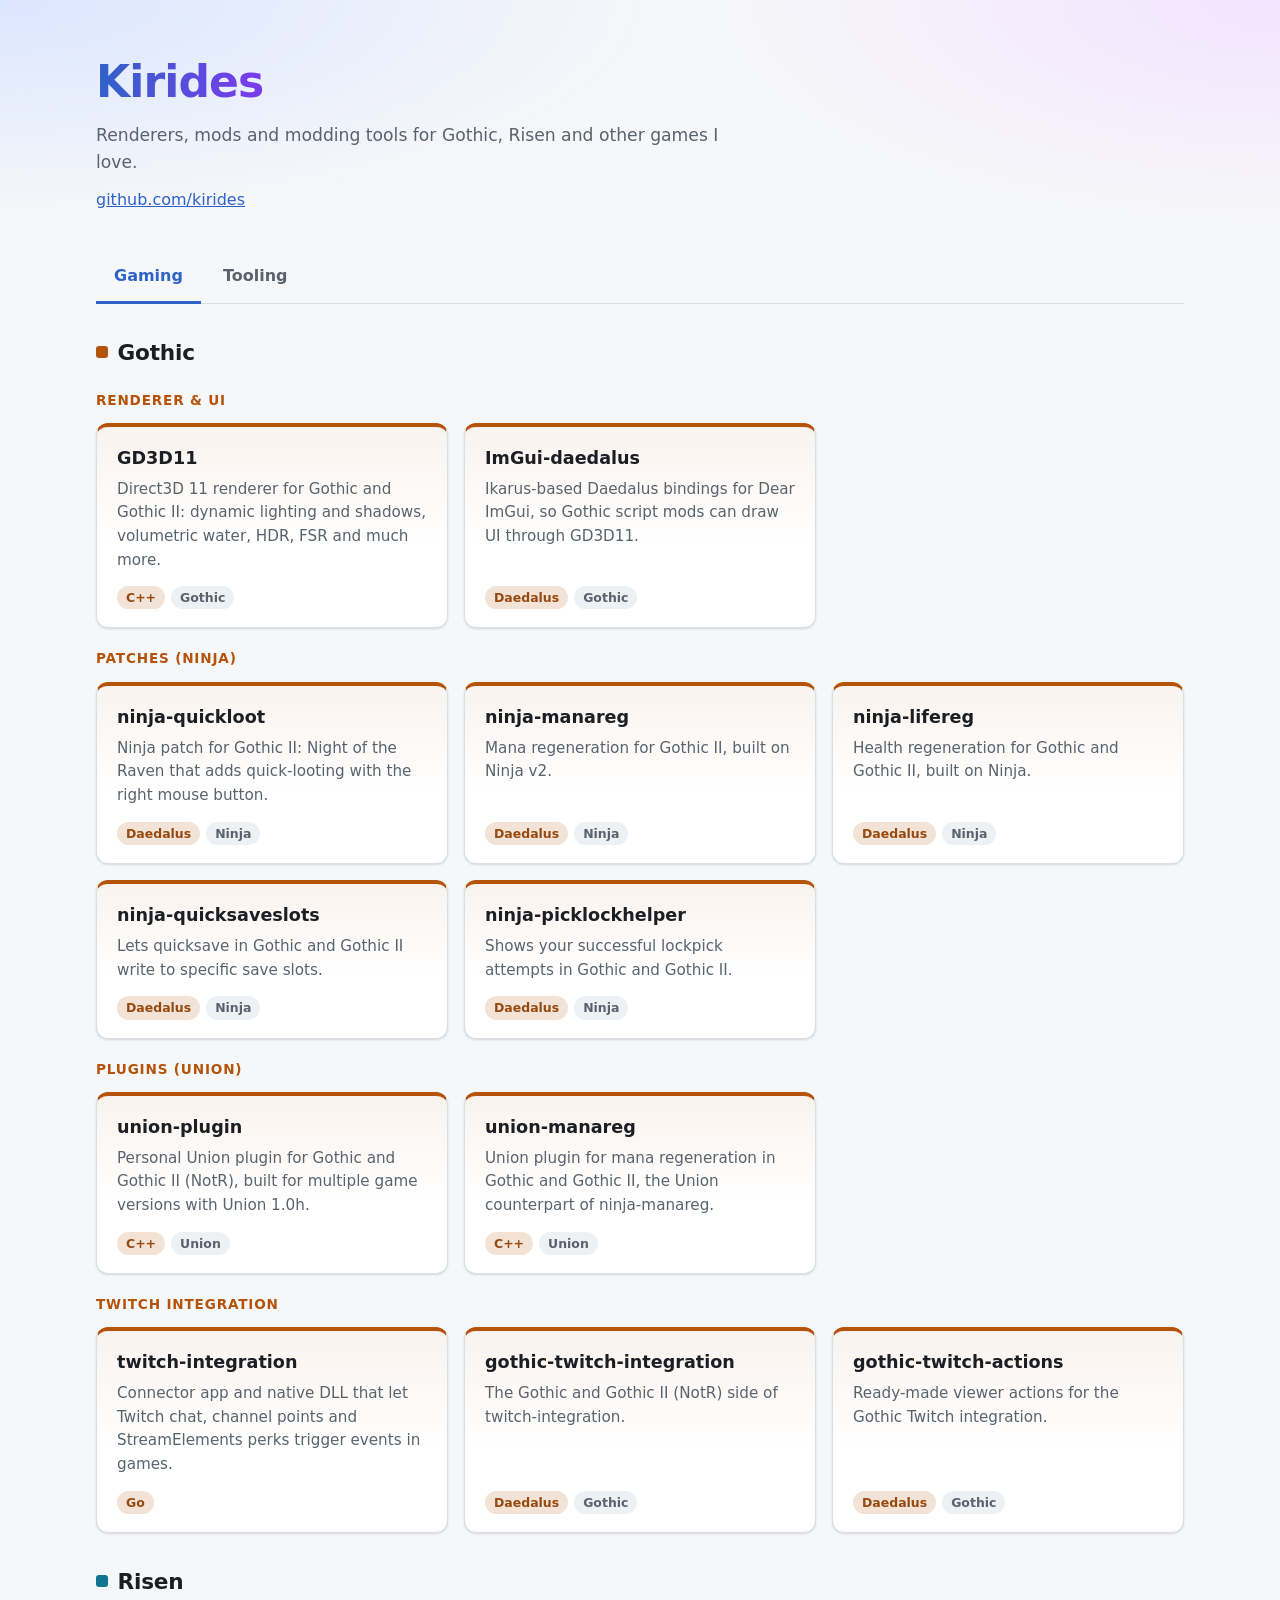
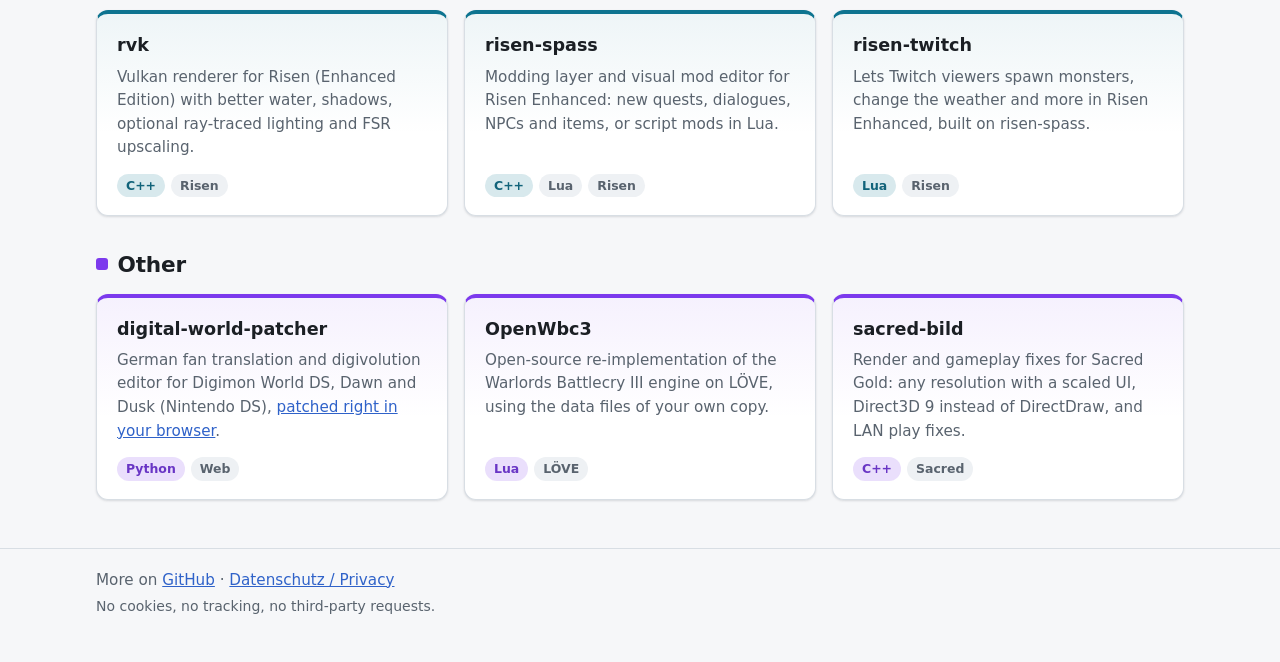
==== commit 32dfc27c: "Replace Impressum placeholders with a PII-free privacy note Private, non-commercial site without ads" ====
--- a/site/index.html
+++ b/site/index.html
@@ -177,7 +177,7 @@
 
   <footer class="site-footer">
     <div class="wrap">
-      <p>More on <a href="https://github.com/kirides?tab=repositories">GitHub</a> · <a href="legal.html#impressum">Impressum</a> · <a href="legal.html#datenschutz">Datenschutz / Privacy</a></p>
+      <p>More on <a href="https://github.com/kirides?tab=repositories">GitHub</a> · <a href="legal.html">Datenschutz / Privacy</a></p>
       <p class="meta">No cookies, no tracking, no third-party requests.</p>
     </div>
   </footer>
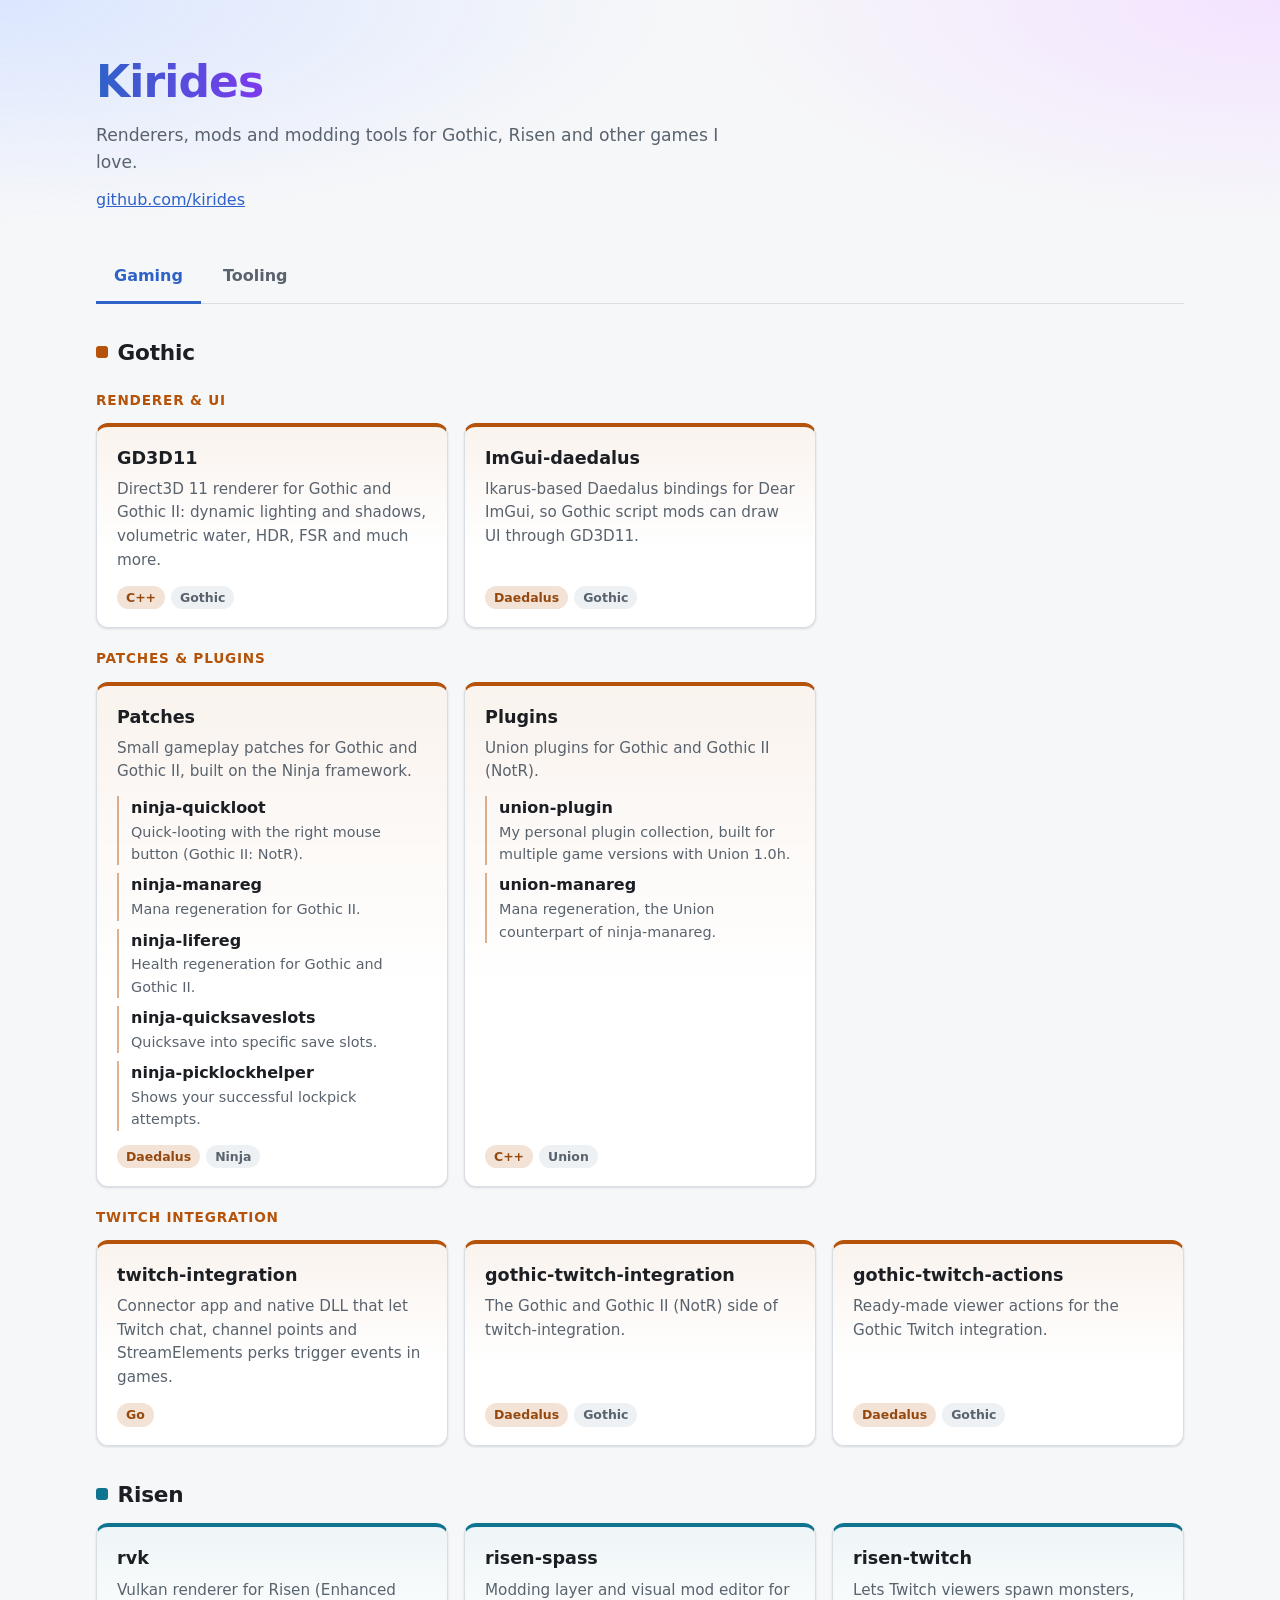
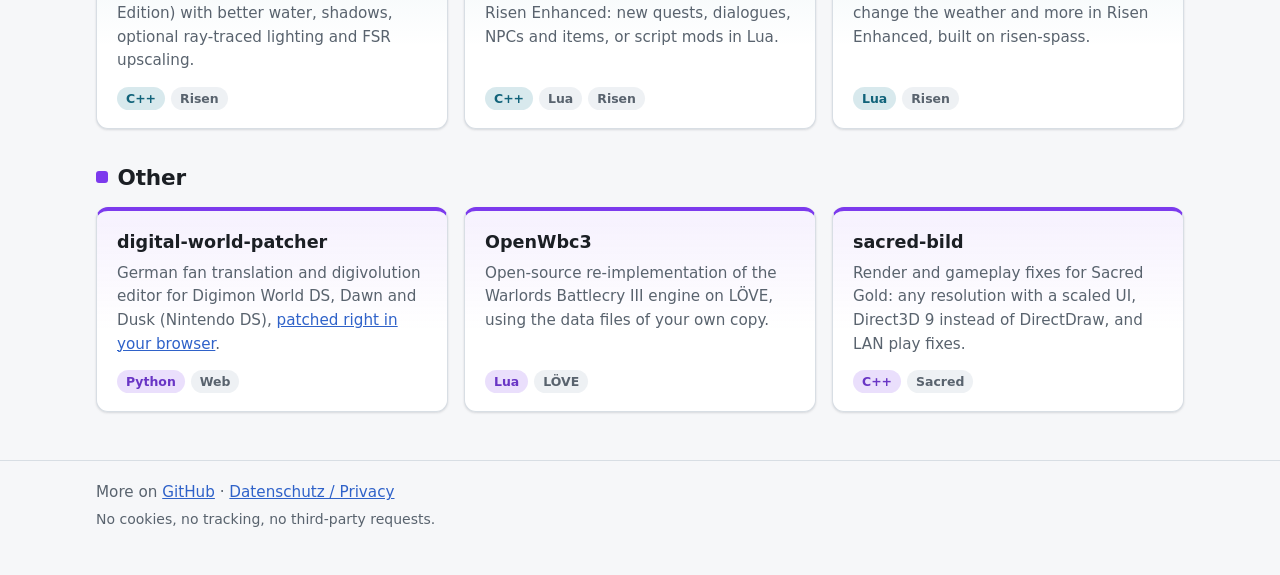
==== commit 0bb5f408: "Combine Ninja patches and Union plugins into two list cards Co-Authored-By: Claude Opus 5.5 <noreply" ====
--- a/site/index.html
+++ b/site/index.html
@@ -46,44 +46,27 @@
           <ul class="tags"><li>Daedalus</li><li>Gothic</li></ul>
         </li>
       </ul>
-      <h4 class="group theme-gothic">Patches (Ninja)</h4>
+      <h4 class="group theme-gothic">Patches &amp; plugins</h4>
       <ul class="cards theme-gothic">
-        <li class="card">
-          <h5><a href="https://github.com/kirides/ninja-quickloot">ninja-quickloot</a></h5>
-          <p>Ninja patch for Gothic II: Night of the Raven that adds quick-looting with the right mouse button.</p>
+        <li class="card card-list">
+          <h5>Patches</h5>
+          <p>Small gameplay patches for Gothic and Gothic II, built on the Ninja framework.</p>
+          <ul class="repo-list">
+            <li><a href="https://github.com/kirides/ninja-quickloot">ninja-quickloot</a><span>Quick-looting with the right mouse button (Gothic II: NotR).</span></li>
+            <li><a href="https://github.com/kirides/ninja-manareg">ninja-manareg</a><span>Mana regeneration for Gothic II.</span></li>
+            <li><a href="https://github.com/kirides/ninja-lifereg">ninja-lifereg</a><span>Health regeneration for Gothic and Gothic II.</span></li>
+            <li><a href="https://github.com/kirides/ninja-quicksaveslots">ninja-quicksaveslots</a><span>Quicksave into specific save slots.</span></li>
+            <li><a href="https://github.com/kirides/ninja-picklockhelper">ninja-picklockhelper</a><span>Shows your successful lockpick attempts.</span></li>
+          </ul>
           <ul class="tags"><li>Daedalus</li><li>Ninja</li></ul>
         </li>
-        <li class="card">
-          <h5><a href="https://github.com/kirides/ninja-manareg">ninja-manareg</a></h5>
-          <p>Mana regeneration for Gothic II, built on Ninja v2.</p>
-          <ul class="tags"><li>Daedalus</li><li>Ninja</li></ul>
-        </li>
-        <li class="card">
-          <h5><a href="https://github.com/kirides/ninja-lifereg">ninja-lifereg</a></h5>
-          <p>Health regeneration for Gothic and Gothic II, built on Ninja.</p>
-          <ul class="tags"><li>Daedalus</li><li>Ninja</li></ul>
-        </li>
-        <li class="card">
-          <h5><a href="https://github.com/kirides/ninja-quicksaveslots">ninja-quicksaveslots</a></h5>
-          <p>Lets quicksave in Gothic and Gothic II write to specific save slots.</p>
-          <ul class="tags"><li>Daedalus</li><li>Ninja</li></ul>
-        </li>
-        <li class="card">
-          <h5><a href="https://github.com/kirides/ninja-picklockhelper">ninja-picklockhelper</a></h5>
-          <p>Shows your successful lockpick attempts in Gothic and Gothic II.</p>
-          <ul class="tags"><li>Daedalus</li><li>Ninja</li></ul>
-        </li>
-      </ul>
-      <h4 class="group theme-gothic">Plugins (Union)</h4>
-      <ul class="cards theme-gothic">
-        <li class="card">
-          <h5><a href="https://github.com/kirides/union-plugin">union-plugin</a></h5>
-          <p>Personal Union plugin for Gothic and Gothic II (NotR), built for multiple game versions with Union 1.0h.</p>
-          <ul class="tags"><li>C++</li><li>Union</li></ul>
-        </li>
-        <li class="card">
-          <h5><a href="https://github.com/kirides/union-manareg">union-manareg</a></h5>
-          <p>Union plugin for mana regeneration in Gothic and Gothic II, the Union counterpart of ninja-manareg.</p>
+        <li class="card card-list">
+          <h5>Plugins</h5>
+          <p>Union plugins for Gothic and Gothic II (NotR).</p>
+          <ul class="repo-list">
+            <li><a href="https://github.com/kirides/union-plugin">union-plugin</a><span>My personal plugin collection, built for multiple game versions with Union 1.0h.</span></li>
+            <li><a href="https://github.com/kirides/union-manareg">union-manareg</a><span>Mana regeneration, the Union counterpart of ninja-manareg.</span></li>
+          </ul>
           <ul class="tags"><li>C++</li><li>Union</li></ul>
         </li>
       </ul>
--- a/site/style.css
+++ b/site/style.css
@@ -292,3 +292,36 @@
 .prose p { margin: 0 0 12px; }
 .meta { color: var(--muted); font-size: 0.875rem; }
 .site-footer p { margin: 0 0 4px; }
+
+/* Cards that list several repos instead of linking one */
+.card-list h5 { color: var(--text); }
+.repo-list {
+  list-style: none;
+  margin: 0 0 14px;
+  padding: 0;
+  flex: 1;
+  display: grid;
+  gap: 8px;
+  align-content: start;
+}
+.repo-list li {
+  display: flex;
+  flex-direction: column;
+  padding-left: 12px;
+  border-left: 2px solid color-mix(in srgb, var(--c, var(--accent)) 45%, transparent);
+}
+.repo-list a {
+  font-weight: 600;
+  color: var(--text);
+  text-decoration: none;
+  overflow-wrap: anywhere;
+}
+.repo-list a:hover, .repo-list a:focus-visible {
+  color: var(--c, var(--accent));
+  text-decoration: underline;
+}
+.repo-list span {
+  color: var(--muted);
+  font-size: 0.9rem;
+}
+.card-list > p { flex: 0; margin-bottom: 12px; }
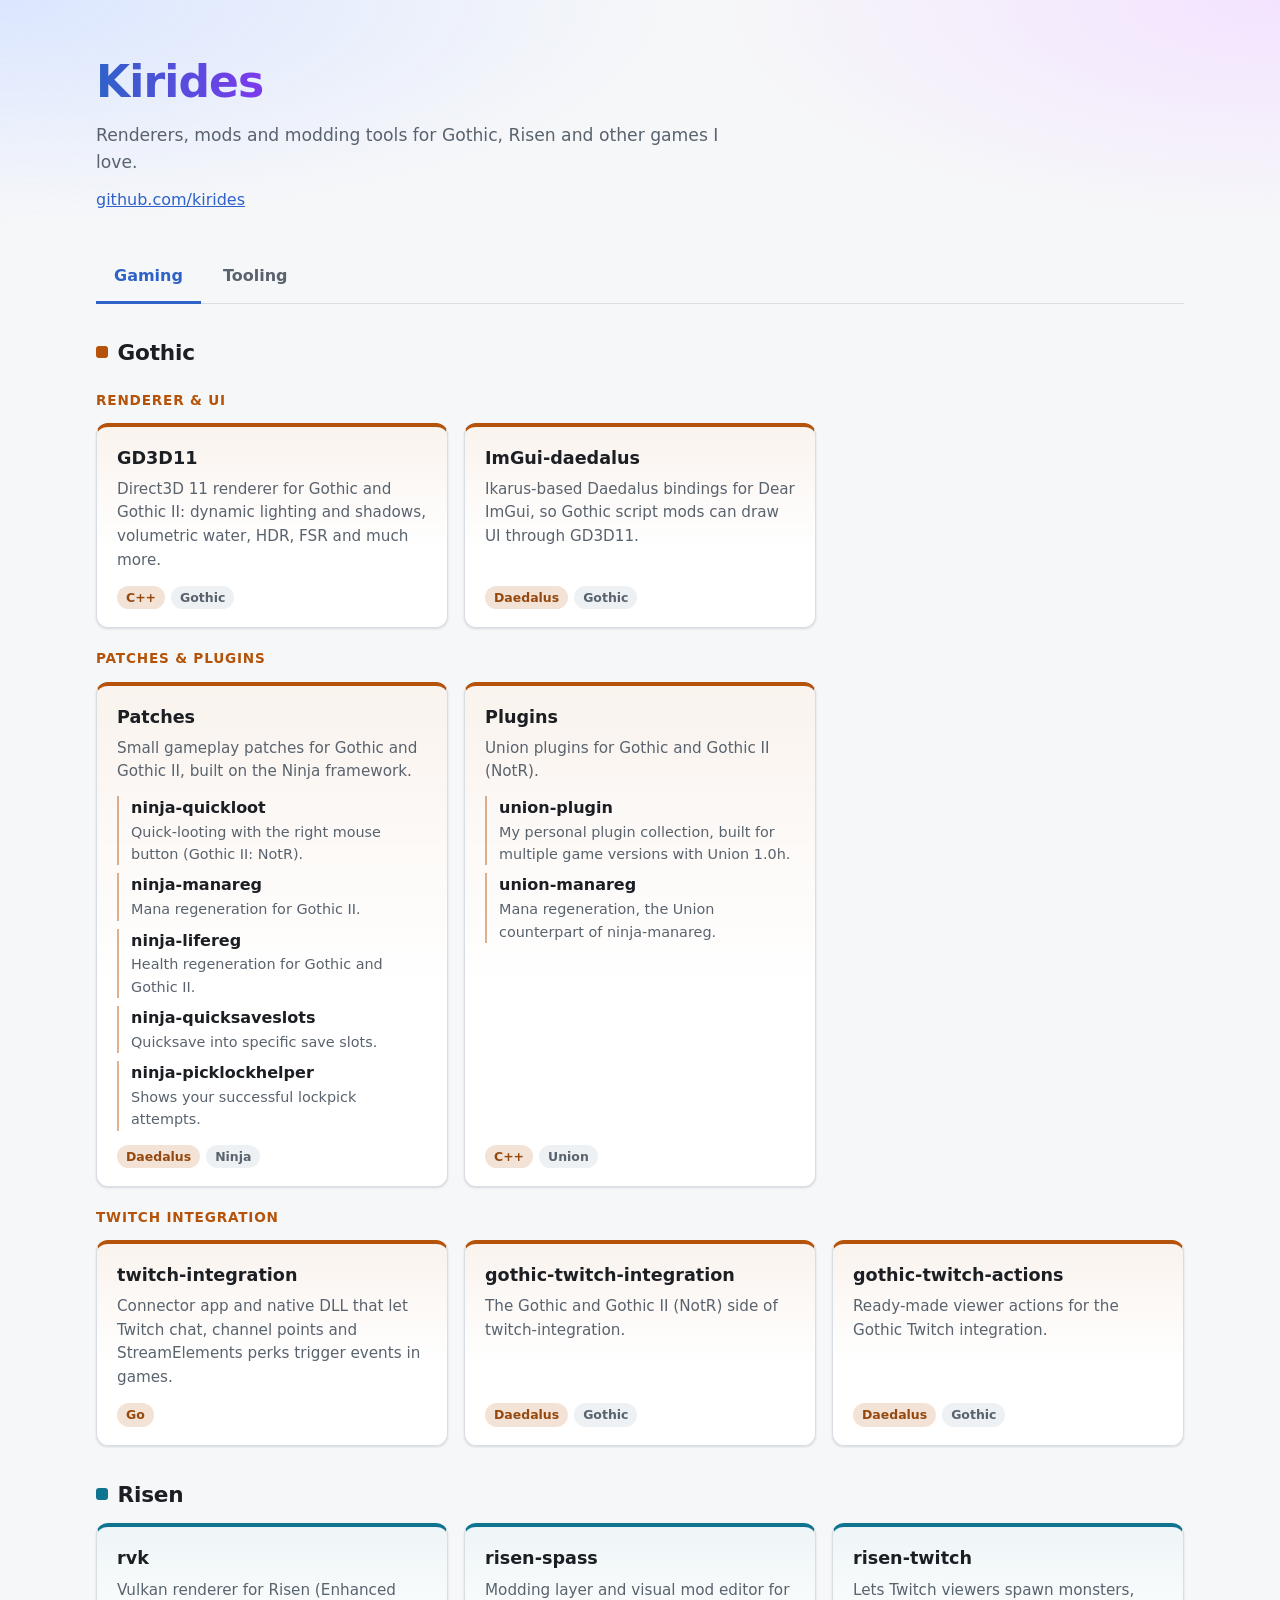
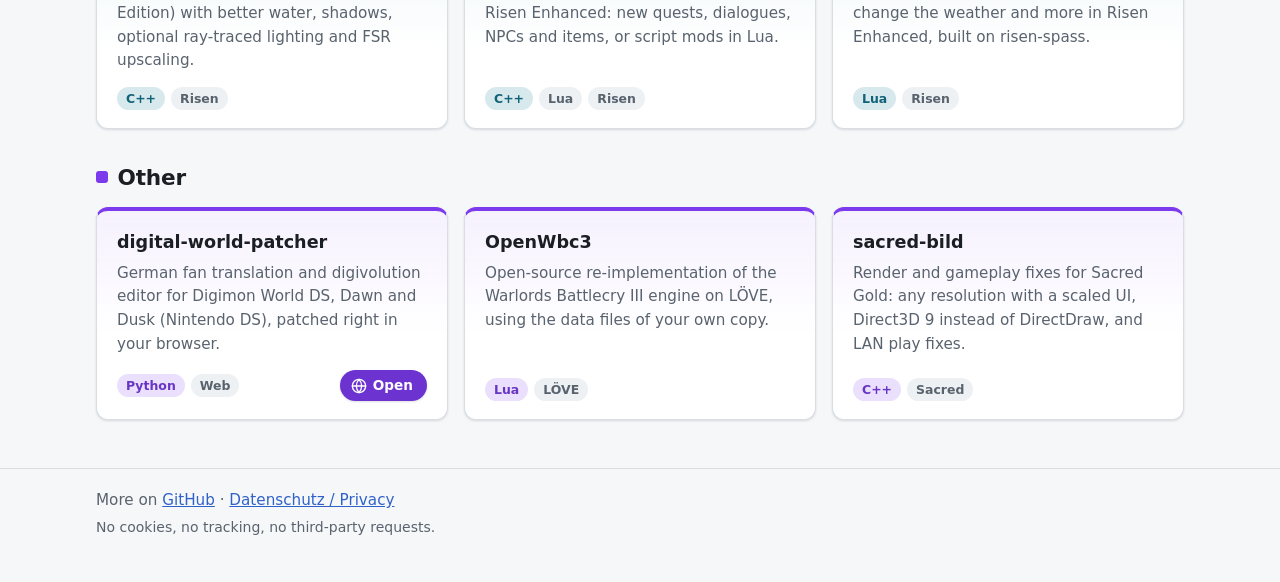
==== commit b33ed245: "Add Open buttons for projects with a GitHub Pages site Co-Authored-By: Claude Opus 5.5 <noreply@anth" ====
--- a/site/index.html
+++ b/site/index.html
@@ -112,8 +112,11 @@
       <ul class="cards theme-other">
         <li class="card">
           <h5><a href="https://github.com/kirides/digital-world-patcher">digital-world-patcher</a></h5>
-          <p>German fan translation and digivolution editor for Digimon World DS, Dawn and Dusk (Nintendo DS), <a class="inline" href="https://kirides.github.io/digital-world-patcher/">patched right in your browser</a>.</p>
-          <ul class="tags"><li>Python</li><li>Web</li></ul>
+          <p>German fan translation and digivolution editor for Digimon World DS, Dawn and Dusk (Nintendo DS), patched right in your browser.</p>
+          <div class="card-foot">
+            <ul class="tags"><li>Python</li><li>Web</li></ul>
+            <a class="open-btn" href="https://kirides.github.io/digital-world-patcher/"><svg aria-hidden="true" viewBox="0 0 24 24" width="16" height="16" fill="none" stroke="currentColor" stroke-width="2" stroke-linecap="round" stroke-linejoin="round"><circle cx="12" cy="12" r="10"/><path d="M2 12h20"/><path d="M12 2a15.3 15.3 0 0 1 4 10 15.3 15.3 0 0 1-4 10 15.3 15.3 0 0 1-4-10 15.3 15.3 0 0 1 4-10z"/></svg>Open<span class="sr-only"> digital-world-patcher website</span></a>
+          </div>
         </li>
         <li class="card">
           <h5><a href="https://github.com/kirides/OpenWbc3">OpenWbc3</a></h5>
@@ -152,7 +155,10 @@
         <li class="card">
           <h5><a href="https://github.com/kirides/daedalus2bbcode">daedalus2bbcode</a></h5>
           <p>Small web page that highlights Daedalus code and copies it as BBCode for forum posts.</p>
-          <ul class="tags"><li>HTML</li></ul>
+          <div class="card-foot">
+            <ul class="tags"><li>HTML</li></ul>
+            <a class="open-btn" href="https://kirides.github.io/daedalus2bbcode/"><svg aria-hidden="true" viewBox="0 0 24 24" width="16" height="16" fill="none" stroke="currentColor" stroke-width="2" stroke-linecap="round" stroke-linejoin="round"><circle cx="12" cy="12" r="10"/><path d="M2 12h20"/><path d="M12 2a15.3 15.3 0 0 1 4 10 15.3 15.3 0 0 1-4 10 15.3 15.3 0 0 1-4-10 15.3 15.3 0 0 1 4-10z"/></svg>Open<span class="sr-only"> daedalus2bbcode website</span></a>
+          </div>
         </li>
       </ul>
     </section>
--- a/site/style.css
+++ b/site/style.css
@@ -325,3 +325,46 @@
   font-size: 0.9rem;
 }
 .card-list > p { flex: 0; margin-bottom: 12px; }
+
+/* "Open" button for projects with a live GitHub Pages site */
+.card-foot {
+  display: flex;
+  align-items: center;
+  justify-content: space-between;
+  gap: 8px 12px;
+  flex-wrap: wrap;
+}
+.open-btn {
+  position: relative; /* sits above the card-wide link */
+  z-index: 1;
+  display: inline-flex;
+  align-items: center;
+  gap: 6px;
+  padding: 5px 14px 5px 11px;
+  border-radius: 999px;
+  font-size: 0.85rem;
+  font-weight: 600;
+  text-decoration: none;
+  color: #fff;
+  background: color-mix(in srgb, var(--c, var(--accent)) 88%, #000);
+  box-shadow: var(--shadow);
+  transition: filter 0.15s ease, transform 0.15s ease;
+}
+.open-btn:hover { filter: brightness(1.12); transform: translateY(-1px); }
+.open-btn:focus-visible { outline: 3px solid var(--c, var(--accent)); outline-offset: 2px; }
+.open-btn svg { flex: none; }
+@media (prefers-color-scheme: dark) {
+  .open-btn { color: #0f1216; background: var(--c, var(--accent)); }
+}
+@media (prefers-reduced-motion: reduce) {
+  .open-btn { transition: none; }
+  .open-btn:hover { transform: none; }
+}
+
+.sr-only {
+  position: absolute;
+  width: 1px; height: 1px;
+  overflow: hidden;
+  clip: rect(0 0 0 0);
+  white-space: nowrap;
+}
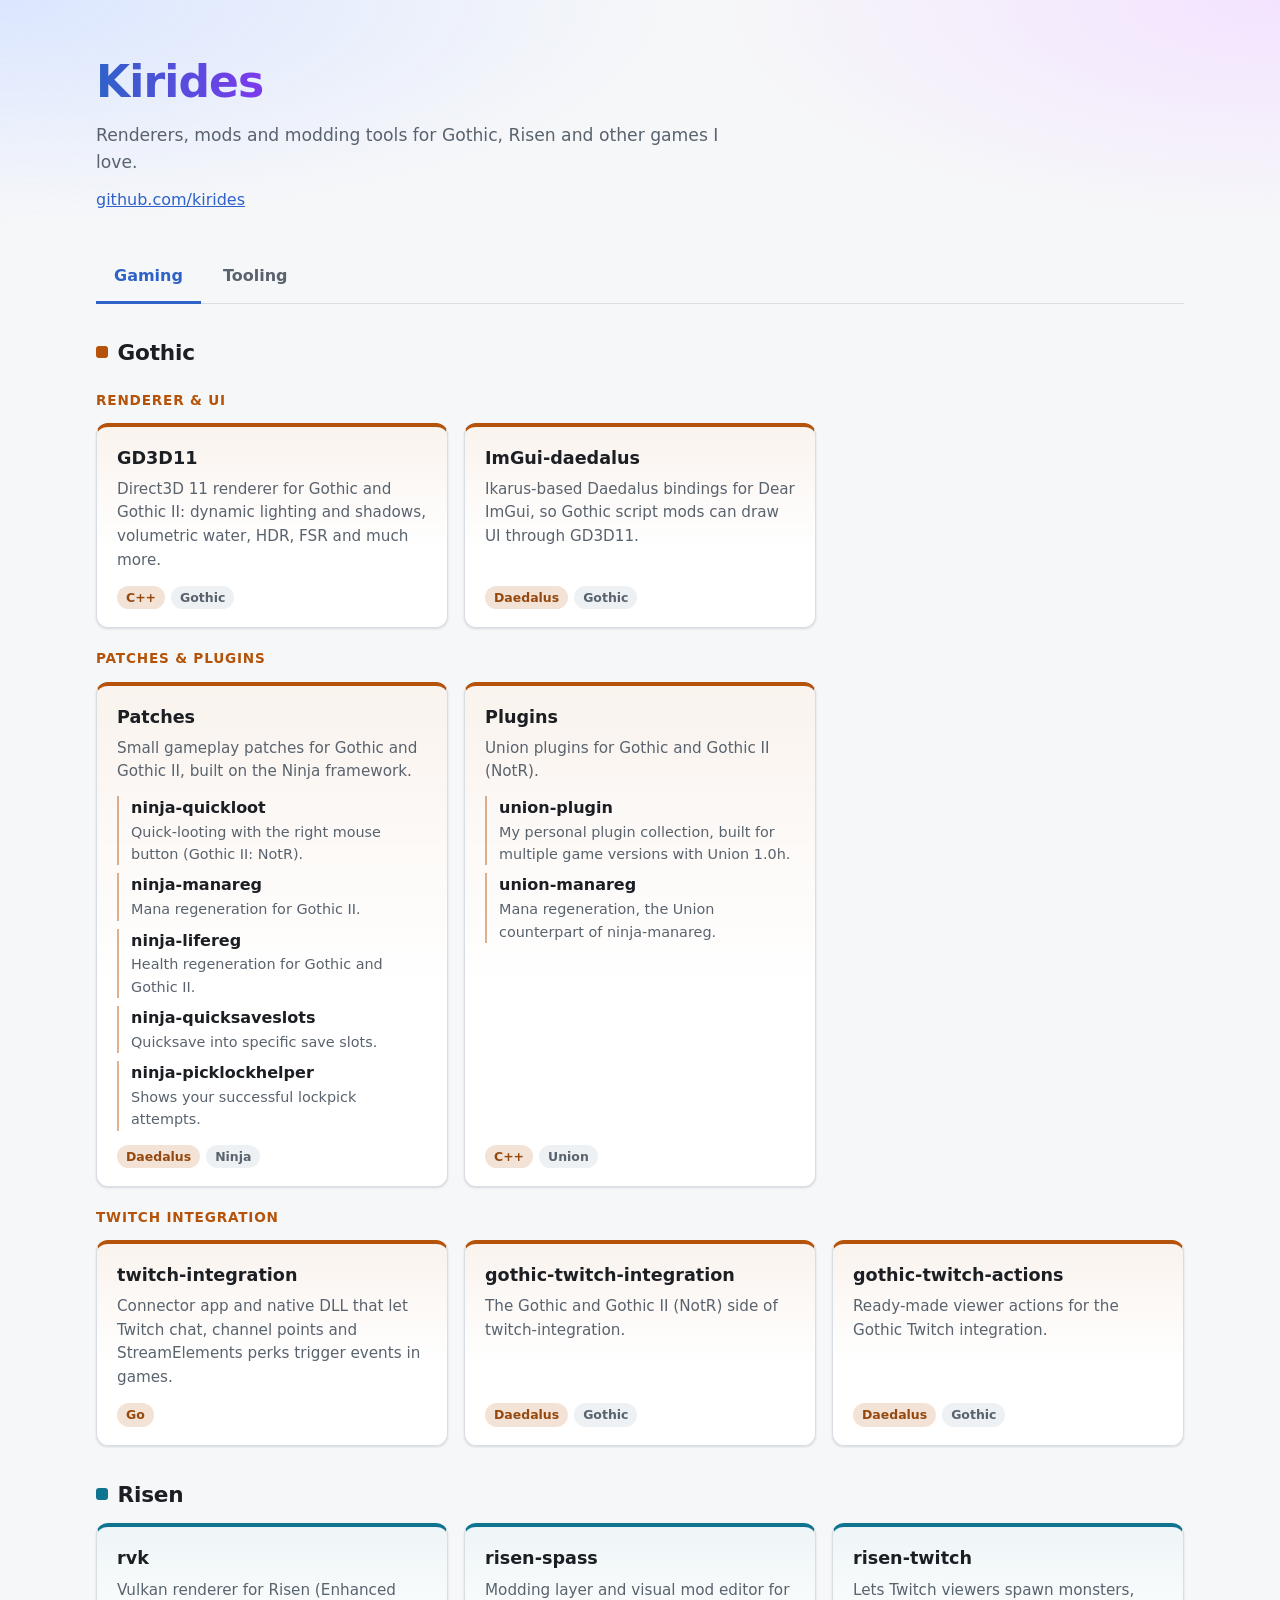
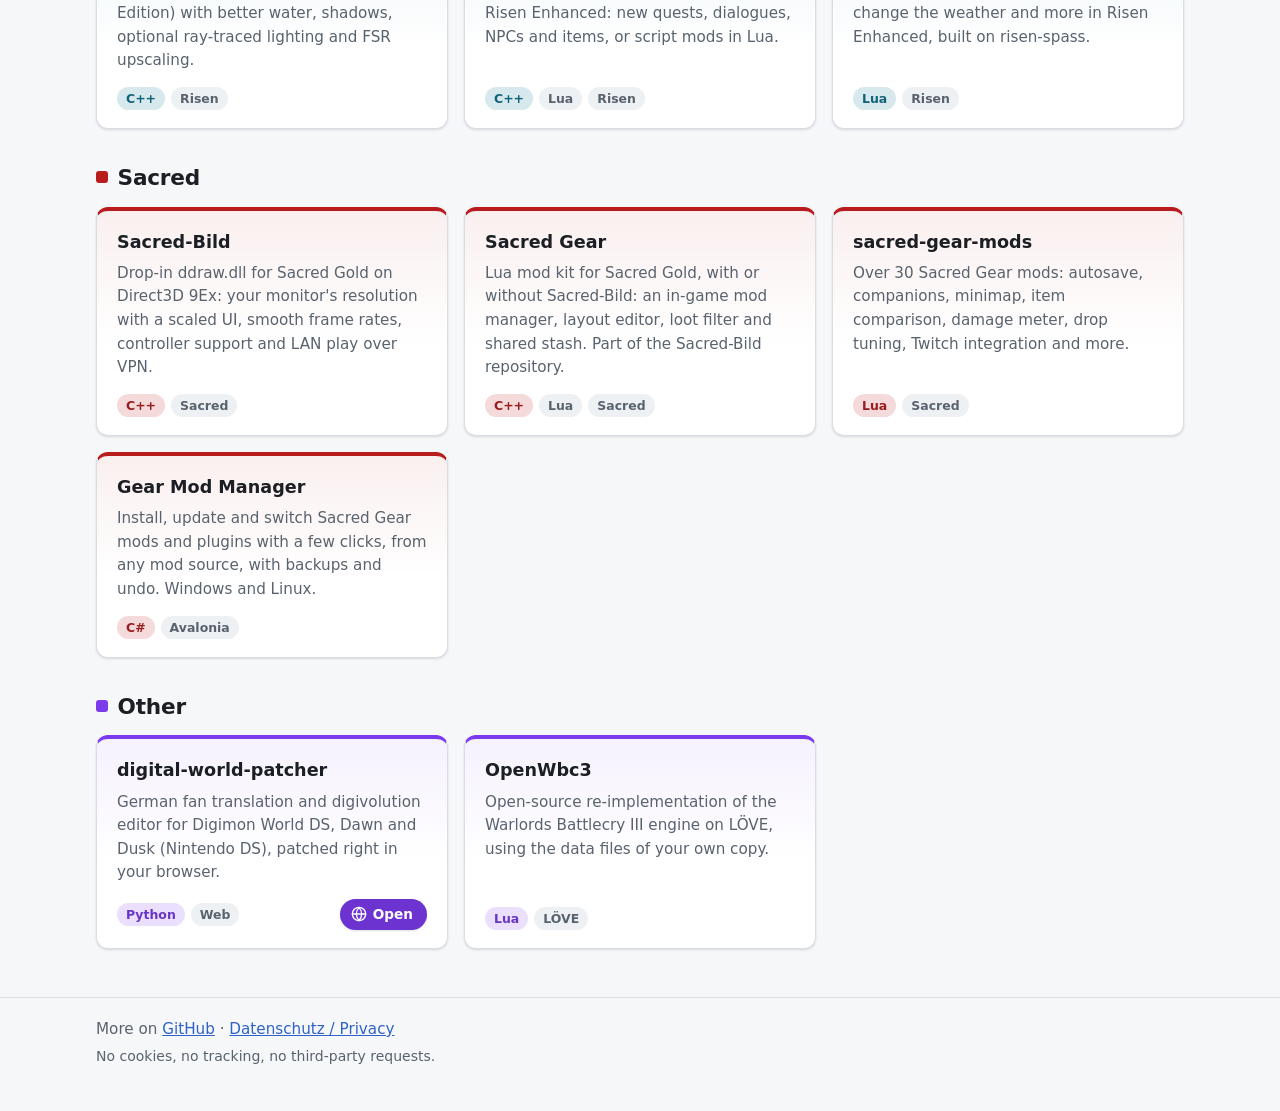
==== commit ba35c909: "Add a Sacred section with Sacred-Bild, Sacred Gear, mods and Gear Mod Manager Co-Authored-By: Claude" ====
--- a/site/index.html
+++ b/site/index.html
@@ -108,6 +108,30 @@
         </li>
       </ul>
 
+      <h3 class="game theme-sacred" id="sacred">Sacred</h3>
+      <ul class="cards theme-sacred">
+        <li class="card">
+          <h5><a href="https://github.com/kirides/sacred-bild">Sacred-Bild</a></h5>
+          <p>Drop-in ddraw.dll for Sacred Gold on Direct3D 9Ex: your monitor's resolution with a scaled UI, smooth frame rates, controller support and LAN play over VPN.</p>
+          <ul class="tags"><li>C++</li><li>Sacred</li></ul>
+        </li>
+        <li class="card">
+          <h5><a href="https://github.com/kirides/sacred-bild/blob/main/docs/Gear.md">Sacred Gear</a></h5>
+          <p>Lua mod kit for Sacred Gold, with or without Sacred-Bild: an in-game mod manager, layout editor, loot filter and shared stash. Part of the Sacred-Bild repository.</p>
+          <ul class="tags"><li>C++</li><li>Lua</li><li>Sacred</li></ul>
+        </li>
+        <li class="card">
+          <h5><a href="https://github.com/kirides/sacred-gear-mods">sacred-gear-mods</a></h5>
+          <p>Over 30 Sacred Gear mods: autosave, companions, minimap, item comparison, damage meter, drop tuning, Twitch integration and more.</p>
+          <ul class="tags"><li>Lua</li><li>Sacred</li></ul>
+        </li>
+        <li class="card">
+          <h5><a href="https://github.com/kirides/sacred-mod-manager">Gear Mod Manager</a></h5>
+          <p>Install, update and switch Sacred Gear mods and plugins with a few clicks, from any mod source, with backups and undo. Windows and Linux.</p>
+          <ul class="tags"><li>C#</li><li>Avalonia</li></ul>
+        </li>
+      </ul>
+
       <h3 class="game theme-other" id="other">Other</h3>
       <ul class="cards theme-other">
         <li class="card">
@@ -122,11 +146,6 @@
           <h5><a href="https://github.com/kirides/OpenWbc3">OpenWbc3</a></h5>
           <p>Open-source re-implementation of the Warlords Battlecry III engine on LÖVE, using the data files of your own copy.</p>
           <ul class="tags"><li>Lua</li><li>LÖVE</li></ul>
-        </li>
-        <li class="card">
-          <h5><a href="https://github.com/kirides/sacred-bild">sacred-bild</a></h5>
-          <p>Render and gameplay fixes for Sacred Gold: any resolution with a scaled UI, Direct3D 9 instead of DirectDraw, and LAN play fixes.</p>
-          <ul class="tags"><li>C++</li><li>Sacred</li></ul>
         </li>
       </ul>
     </section>
--- a/site/style.css
+++ b/site/style.css
@@ -12,6 +12,7 @@
   --radius: 12px;
   --gothic: #b45309;
   --risen: #0e7490;
+  --sacred: #b91c1c;
   --other: #7c3aed;
   --tooling: #15803d;
   --hero-a: #dbe6ff;
@@ -33,6 +34,7 @@
     --shadow-hover: 0 6px 18px rgb(0 0 0 / 50%);
     --gothic: #f5a524;
     --risen: #2dd4bf;
+    --sacred: #f87171;
     --other: #b197fc;
     --tooling: #4ade80;
     --hero-a: #16213d;
@@ -170,6 +172,7 @@
 /* Per-group accent colours */
 .theme-gothic  { --c: var(--gothic); }
 .theme-risen   { --c: var(--risen); }
+.theme-sacred  { --c: var(--sacred); }
 .theme-other   { --c: var(--other); }
 .theme-tooling { --c: var(--tooling); }
 .group[class*="theme-"] { color: var(--c); }
